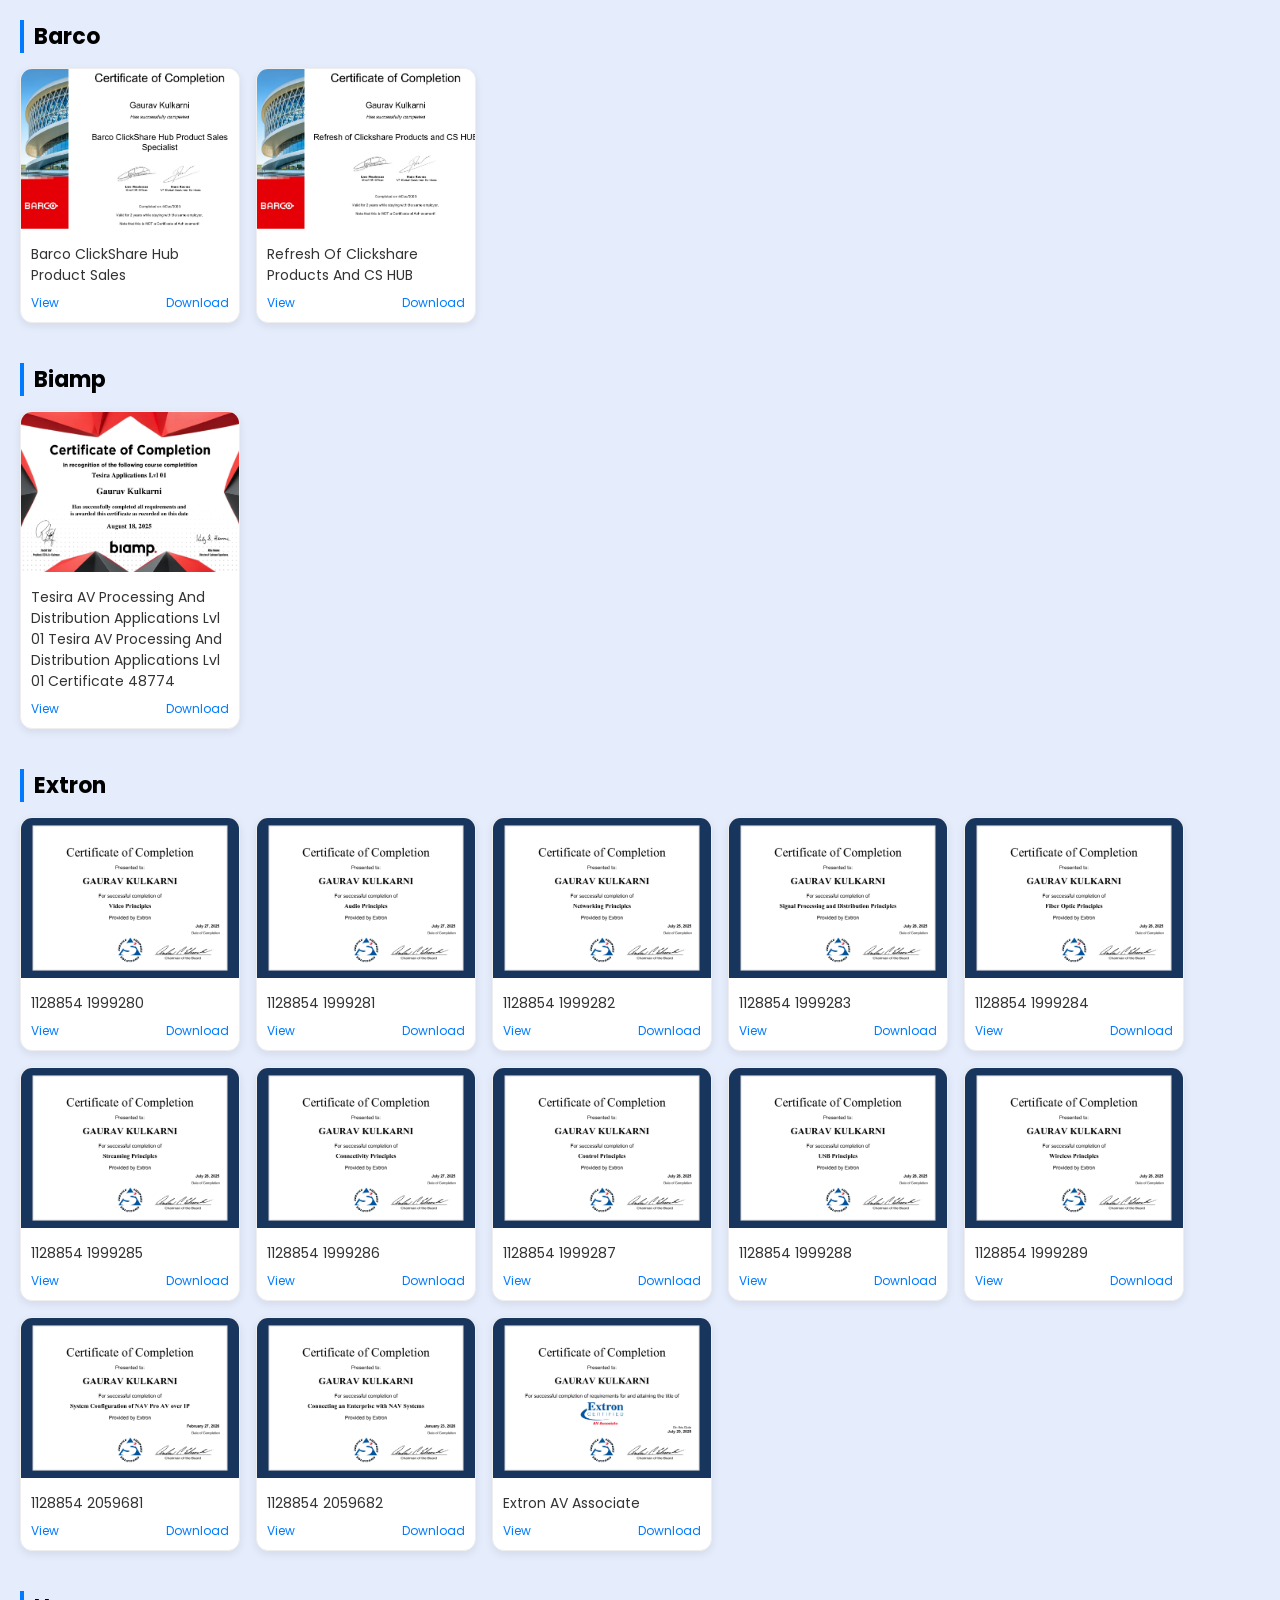
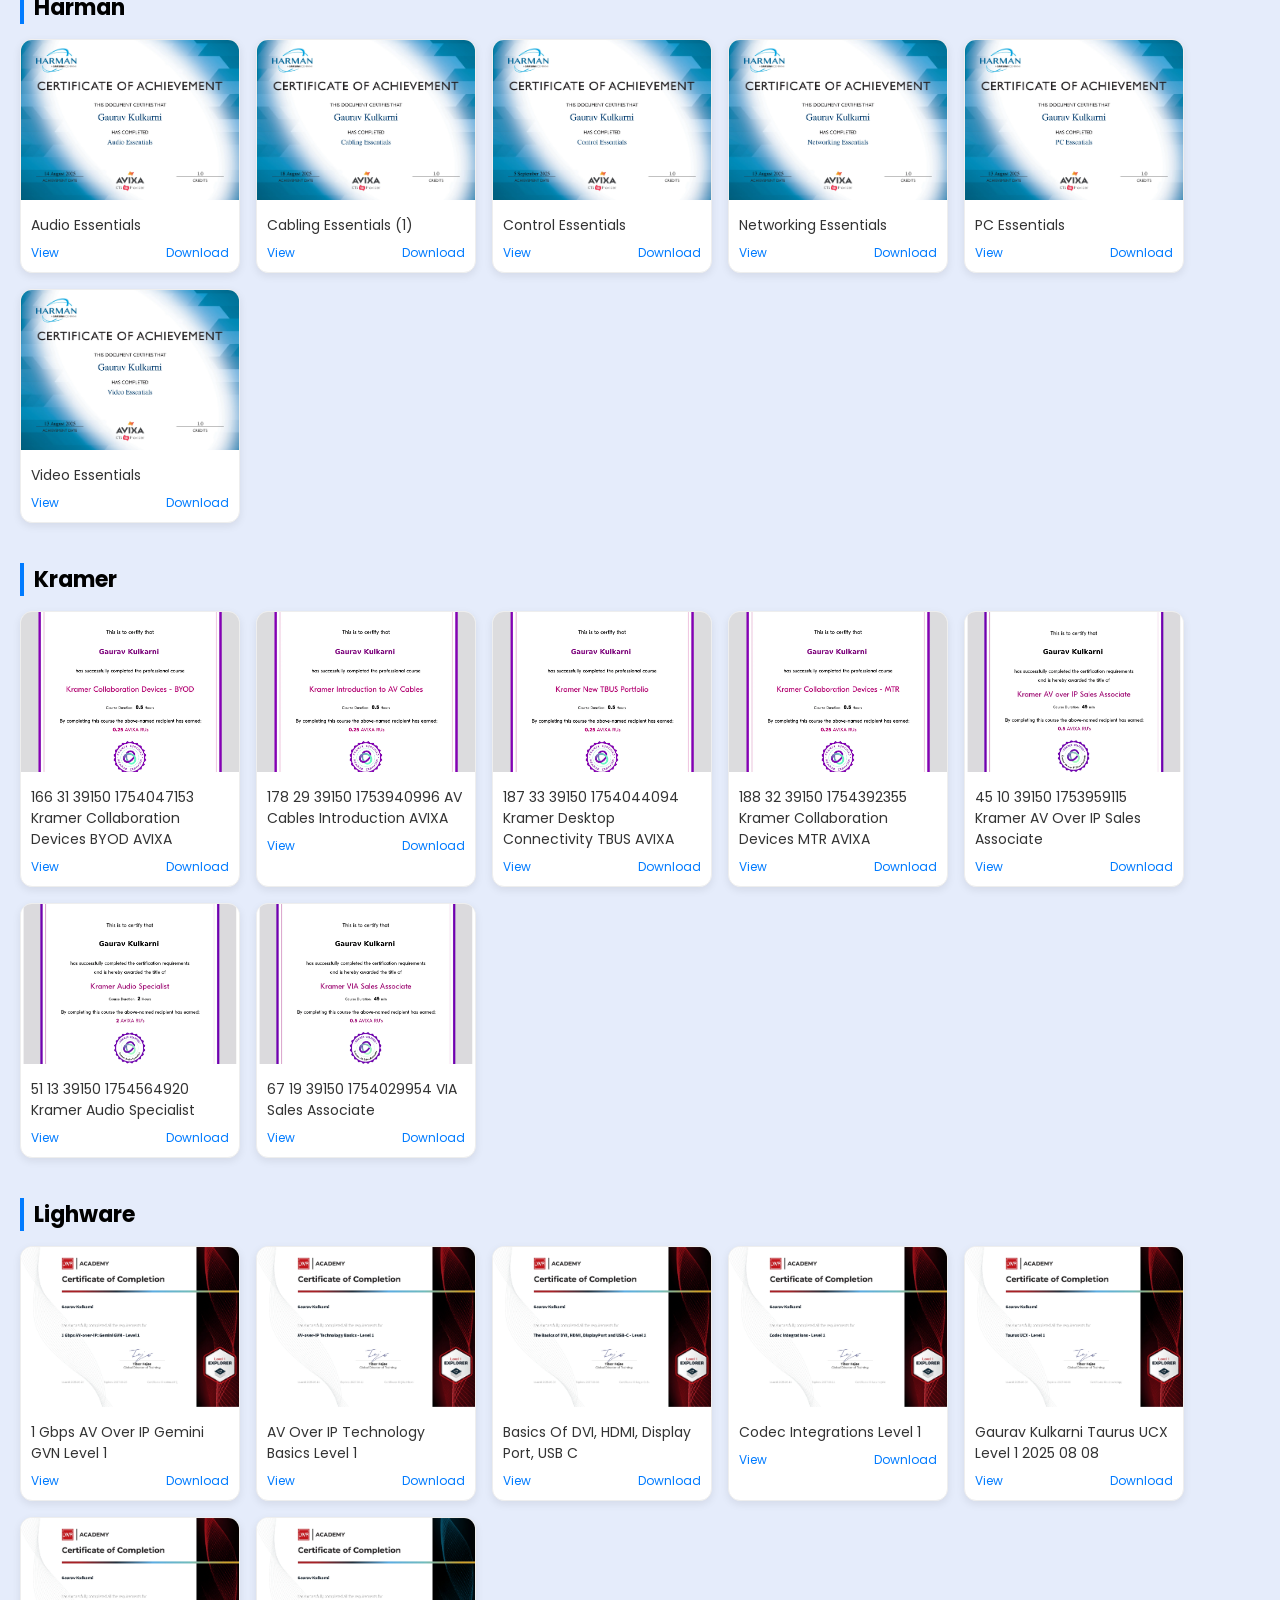
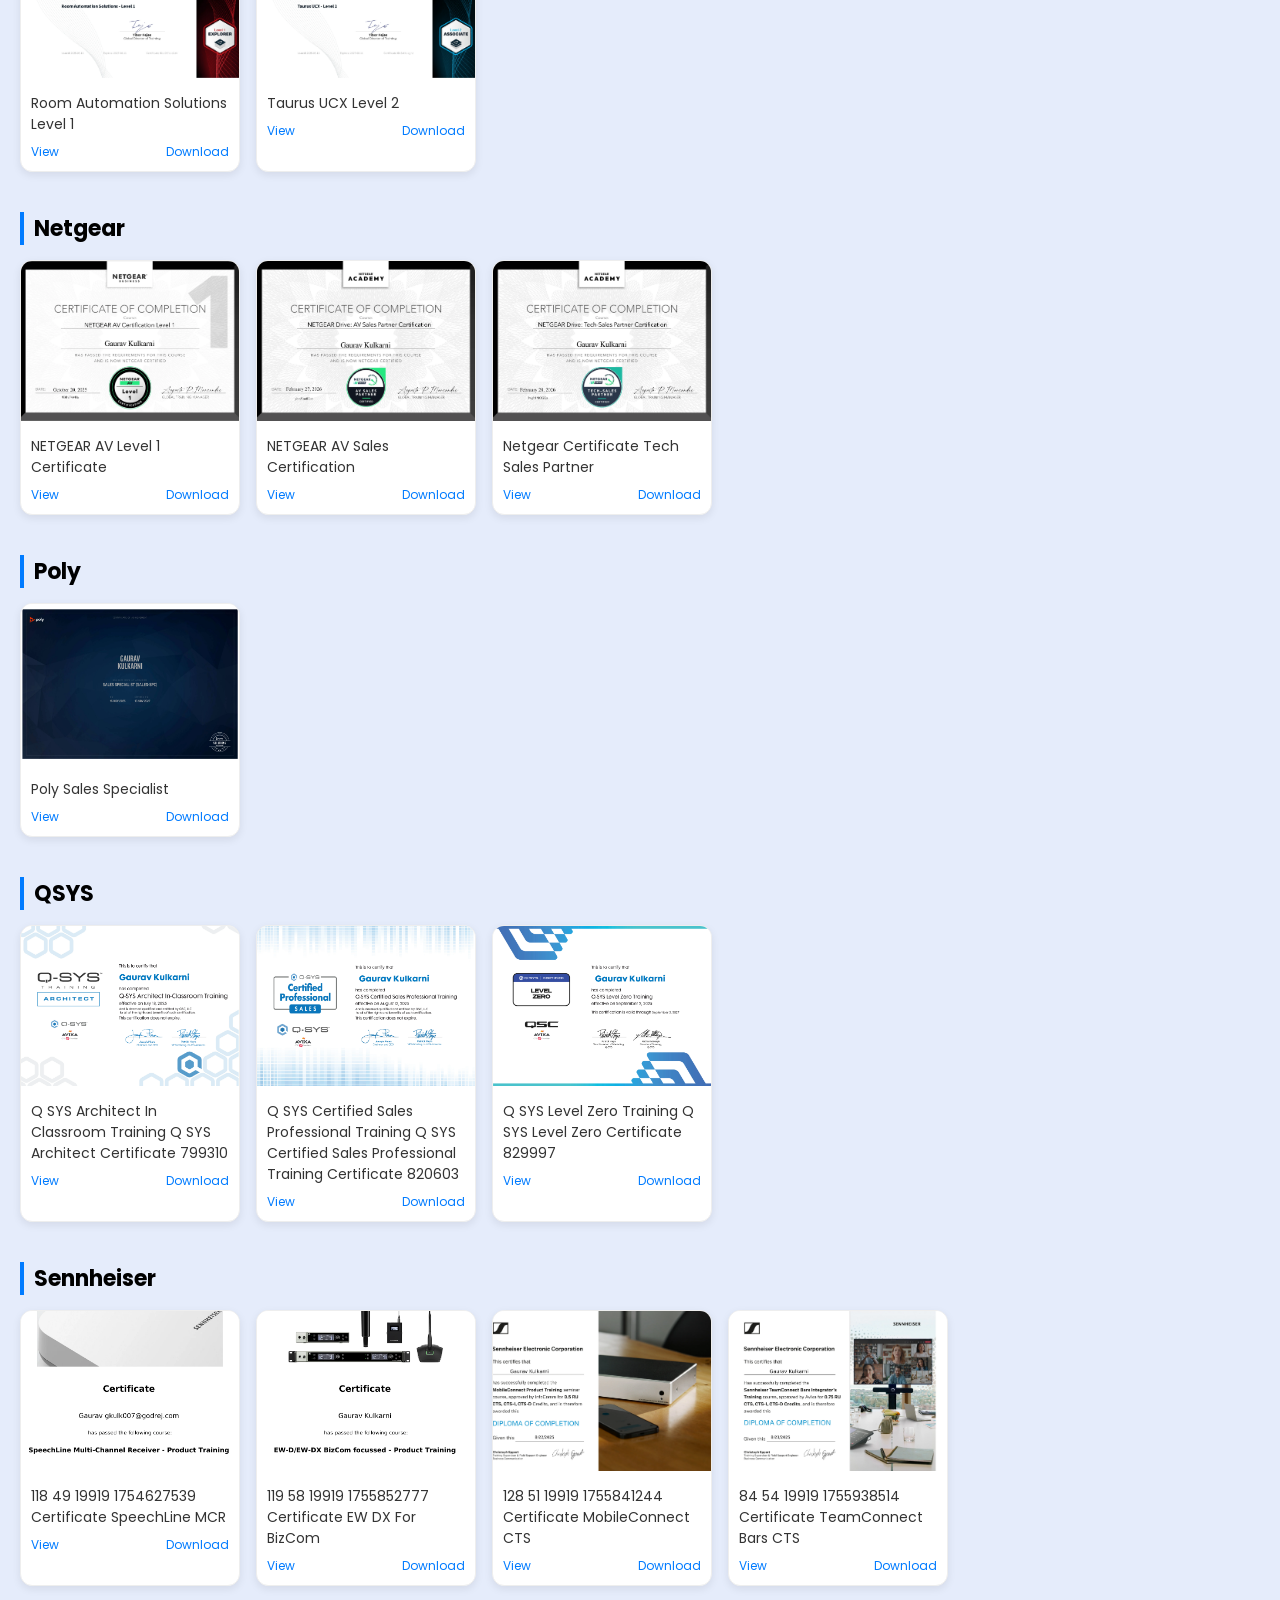
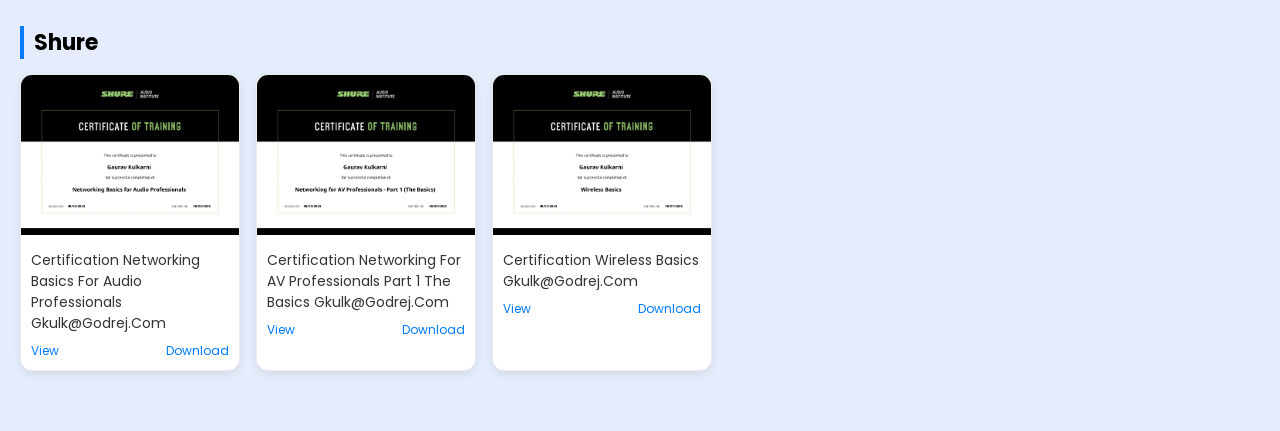
==== certificates.html @ e89363f4 "created certificates page" ====
<!DOCTYPE html>
<html lang="en">

<head>
  <meta charset="UTF-8">
  <meta http-equiv="X-UA-Compatible" content="IE=edge">
  <meta name="viewport" content="width=device-width, initial-scale=1.0">
  <meta name="keywords" content="Gaurav Kulkarni, portfolio Gaurav Kulkarni, Web Developer, portfolio website, Gaurav Kulkarni website, Gaurav Kulkarni VIT, Gaurav Kulkarni mescoe, Gaurav Kulkarni Parli, Founder Directing Visions" />
  <meta name="description" content="Welcome to Gaurav's Portfolio. Passionate Web Developer. Freelancer, Cloud Ethusiast." />
  <!-- Custom CSS -->
  <link rel="stylesheet" href="./assests/css/style.css">
  <!-- Font Awesome -->
  <link rel="stylesheet" href="https://cdnjs.cloudflare.com/ajax/libs/font-awesome/5.15.3/css/all.min.css" integrity="sha512-iBBXm8fW90+nuLcSKlbmrPcLa0OT92xO1BIsZ+ywDWZCvqsWgccV3gFoRBv0z+8dLJgyAHIhR35VZc2oM/gI1w==" crossorigin="anonymous"
    referrerpolicy="no-referrer" />
  <!-- Favicon -->
  <link id='favicon' rel="shortcut icon" href="./assests/images/favicon.png" type="image/x-png">
  <title>Portfolio | Gaurav Kulkarni </title>

</head>

<body >



<div id="certificates"></div>
<div id="certup-modal" class="certup-modal">
  <span class="certup-close">&times;</span>
  <img class="certup-modal-img" id="certup-modal-img">
</div>

 <link rel="stylesheet" href="./assests/css/style.css">


<script>
document.addEventListener("DOMContentLoaded", () => {

  const container = document.getElementById("certificates");
  container.classList.add("certup-container");

  const JSON_PATH = "/certificates/certificates.json";

  fetch(JSON_PATH)
    .then(response => response.json())
    .then(data => {

      Object.keys(data).forEach(category => {

        // Section
        const section = document.createElement("div");
        section.className = "certup-category";

        const title = document.createElement("h2");
        title.innerText = formatTitle(category);

        section.appendChild(title);

        // Grid
        const grid = document.createElement("div");
        grid.className = "certup-grid";

        data[category].forEach(fileName => {

          const card = createCard(category, fileName);
          grid.appendChild(card);

        });

        section.appendChild(grid);
        container.appendChild(section);

      });

    })
    .catch(error => {
      console.error("Error loading certificates:", error);
      container.innerHTML = "<p>⚠️ Failed to load certificates.</p>";
    });


  function createCard(category, fileName) {

    const card = document.createElement("div");
    card.className = "certup-card";

    // Image
    const img = document.createElement("img");
    img.src = `/certificates/${category}/${fileName}.webp`;
    img.alt = fileName;
    img.loading = "lazy";

    // Body
    const body = document.createElement("div");
    body.className = "certup-card-body";

    // Title
    const title = document.createElement("div");
    title.className = "certup-card-title";
    title.innerText = formatTitle(fileName);

    // Actions
    const actions = document.createElement("div");
    actions.className = "certup-card-actions";

    // View (Modal)
const viewBtn = document.createElement("a");
viewBtn.href = "javascript:void(0)";
viewBtn.innerText = "View";

viewBtn.addEventListener("click", () => {
  openModal(`/certificates/${category}/${fileName}.webp`);
});

    const downloadBtn = document.createElement("a");
    downloadBtn.href = `/certificates/${category}/${fileName}.pdf`;
    downloadBtn.setAttribute("download", fileName + ".pdf");
    downloadBtn.innerText = "Download";

    actions.appendChild(viewBtn);
    actions.appendChild(downloadBtn);

    body.appendChild(title);
    body.appendChild(actions);

    card.appendChild(img);
    card.appendChild(body);

    return card;
  }


  function formatTitle(text) {
    return text
      .replace(/[-_]/g, " ")
      .replace(/\b\w/g, char => char.toUpperCase());
  }

});

function openModal(src) {
  const modal = document.getElementById("certup-modal");
  const modalImg = document.getElementById("certup-modal-img");

  modal.style.display = "block";
  modalImg.src = src;
}

function closeModal() {
  document.getElementById("certup-modal").style.display = "none";
}

// Close button
document.querySelector(".certup-close").onclick = closeModal;

// Close on background click
window.onclick = function(event) {
  const modal = document.getElementById("certup-modal");
  if (event.target === modal) {
    modal.style.display = "none";
  }
};
</script>

</body>
---- assests/css/style.css ----
@import url("https://fonts.googleapis.com/css2?family=Poppins:wght@400;600;700&display=swap");
@import url('https://fonts.googleapis.com/css2?family=Nunito:ital,wght@0,300;0,400;0,600;0,700;1,300;1,400&display=swap');

* {
  margin: 0;
  padding: 0;
  box-sizing: border-box;
  text-decoration: none;
  outline: none;
  border: none;
  /* text-transform: capitalize; */
  transition: all .2s linear;
}

html {
  font-size: 62.5%;
  overflow-x: hidden;
  scroll-behavior: smooth;
}

body {
  background: #f7f7f7;
  font-family: 'Poppins', sans-serif;
}

*::selection {
  background: #2b3dda;
  color: #fff;
}

html {
  font-size: 62.5%;
  overflow-x: hidden;
}

html::-webkit-scrollbar {
  width: .8rem;
}

html::-webkit-scrollbar-track {
  background: rgb(235, 202, 245);
}

html::-webkit-scrollbar-thumb {
  background: #420177;
}

/* pre loader start */
.loader-container {
  position: fixed;
  top: 0;
  left: 0;
  z-index: 10000;
  background: #e6eff1;
  display: flex;
  align-items: center;
  justify-content: center;
  height: 100%;
  width: 100%;
}

.loader-container.fade-out {
  top: -120%;
}

/* pre loader end */
/* navbar starts */
header {
  position: fixed;
  top: 0;
  left: 0;
  right: 0;
  z-index: 1000;
  display: flex;
  align-items: center;
  justify-content: space-between;
  padding: 1.7rem 10%;
  height: 6.5rem;
  background-color: #fff;
  box-shadow: 0 1px 4px rgba(146, 161, 176, .3);
}

section {
  min-height: 100vh;
  padding: 2rem 9%;
}

.heading {
  font-size: 3.5rem;
  color: rgb(32, 32, 32);
  font-weight: 800;
  text-align: center;
}

.heading span {
  color: rgb(115, 3, 167);
}

header .logo {
  font-size: 1.9rem;
  font-weight: 800;
  text-decoration: none;
  color: #0E2431;
}

header .logo i {
  font-size: 2.2rem;
}

header .logo:hover {
  color: #fc8c05;
}

header .navbar ul {
  list-style: none;
  display: flex;
  justify-content: center;
  align-items: center;
}

header .navbar li {
  margin-left: 2.5rem;
}

header .navbar ul li a {
  font-size: 1.57rem;
  color: #0E2431;
  font-weight: 600;
  text-decoration: none;
  letter-spacing: 0.04rem;
  transition: .2s;
}

header .navbar ul li a.active,
header .navbar ul li a:hover {
  color: #011aff;
  border-bottom: .2rem solid #011aff;
  padding: .5rem 0;
}

/* navbar ends */
/* hamburger icon starts*/
#menu {
  font-size: 3rem;
  cursor: pointer;
  color: rgb(24, 2, 63);
  display: none;
}

@media(max-width:768px) {
  #menu {
    display: block;
  }

  header .navbar {
    position: fixed;
    top: 6.5rem;
    right: -120%;
    width: 75%;
    height: 100%;
    text-align: left;
    align-items: flex-start;
    background-color: #0e0f31;
  }

  header .navbar ul {
    flex-flow: column;
    padding: 1rem;
  }

  header .navbar ul li {
    text-align: center;
    width: 100%;
    margin: 1rem 0;
    border-radius: .5rem;
    width: 26rem;
  }

  header .navbar ul li a {
    display: block;
    padding: 1rem;
    text-align: left;
    color: #fff;
    font-size: 2rem;
  }

  header .navbar ul li a.active,
  header .navbar ul li a:hover {
    padding: 1rem;
    color: #fff;
    border-radius: .5rem;
    border-bottom: .5rem solid #011aff;
  }

  .fa-times {
    transform: rotate(180deg);
  }

  header .navbar.nav-toggle {
    right: 0;
  }
}

/* hamburger icon ends */
/* hero section starts*/
.home {
  position: relative;
  display: flex;
  flex-wrap: wrap;
  gap: 1.5rem;
  min-height: 100vh;
  align-items: center;
}

.home #particles-js {
  position: absolute;
  top: 0;
  left: 0;
  height: 100%;
  width: 100%;
}

.home::before {
  content: '';
  position: absolute;
  top: 0;
  left: 0;
  height: 100%;
  width: 100%;
}

.home .content {
  flex: 1 1 40rem;
  padding-top: 1rem;
  z-index: 1;
}

.home .image {
  flex: 1 1 40rem;
  z-index: 1;
}

.home .image img {
  width: 70%;
  margin-left: 6rem;
  border-radius: 50%;
  box-shadow: 0 2px 8px rgba(0, 0, 0, 0.3);
  cursor: pointer;
}

.home .image img:hover {
  box-shadow: 0 5px 15px rgba(0, 0, 0, 0.5);
}

.home .content h3 {
  font-size: 5rem;
  font-weight: 800;
  color: #002057;
}

.home .content h3 span {
  font-size: 5rem;
  font-weight: 800;
  color: #ff7b00;
}

.home .content p {
  font-size: 2.5rem;
  color: #000;
  font-weight: 600;
  padding: 1rem 0;
}

.home .content p span {
  font-size: 2.5rem;
  color: rgb(148, 8, 8);
  font-weight: 600;
  padding: 1rem 0;
}

.home .btn {
  margin-top: 1rem;
  position: absolute;
  line-height: 0;
  padding: 1.6rem 3rem;
  border-radius: 4em;
  transition: 0.5s;
  color: #fff;
  background: #ff7b00;
  box-shadow: 0px 5px 18px rgba(145, 136, 12, 0.6);
  font-family: 'Nunito', sans-serif;
}

.home .btn span {
  font-weight: 700;
  font-size: 1.7rem;
  letter-spacing: 0.1rem;
}

.home .btn i {
  margin-left: 0.3rem;
  font-size: 1.5rem;
  transition: 0.3s;
}

.home .btn:hover {
  background: #1a047e;
}

.home .btn:hover i {
  transform: translateX(5px);
}

/* social icons start */
.socials {
  position: relative;
  margin-top: 9rem;
}

.socials .social-icons {
  padding-left: 0;
  margin-bottom: 0;
  list-style: none
}

.socials .social-icons li {
  display: inline-block;
  margin-bottom: 14px
}

.social-icons a {
  font-size: 2rem;
  display: inline-block;
  line-height: 44px;
  color: #ff7b00;
  background-color: #09011b;
  width: 44px;
  height: 44px;
  text-align: center;
  margin-right: 8px;
  border-radius: 100%;
  -webkit-transition: all .2s linear;
  -o-transition: all .2s linear;
  transition: all .2s linear
}

.social-icons a:active, .social-icons a:focus, .social-icons a:hover {
  color: #fff;
  background-color: #0685da
}

.social-icons a.github:hover {
  background-color: #0e0e0e
}

.social-icons a.twitter:hover {
  background-color: #00aced
}

.social-icons a.linkedin:hover {
  background-color: #007bb6
}

.social-icons a.dev:hover {
  background-color: #070707
}

.social-icons a.instagram:hover {
  background-color: #ee00da
}

/* social icons end */
/* hero media queries starts*/
@media(max-width:450px) {
  .home .btn {
    margin: 4rem 0;
  }

  .socials {
    margin-top: 12rem;
  }

  .home .image img {
    margin-top: -12rem;
  }

  .home .content p {
    font-size: 2.2rem;
  }

  .home .content p span {
    font-size: 2.2rem;
  }
}

/* hero media queries ends*/
/* hero section end */
/* about section starts */
.about {
  background: rgb(255, 255, 255);
}

.about .row {
  display: flex;
  flex-direction: row;
  gap: 2rem;
  flex-wrap: wrap;
  padding: 4rem;
}

.about .row .image {
  text-align: center;
  flex: 1 1 35rem;
}

.about .row .image img {
  margin: 4rem;
  width: 30rem;
  border-radius: 5%;
  box-shadow: 0 5px 10px rgba(0, 0, 0, 0.6);
  mix-blend-mode: luminosity;
  transition: .3s;
  cursor: pointer;
}

.about .row .image img:hover {
  mix-blend-mode: normal;
}

.about .row .content {
  flex: 1 1 45rem;
  padding: 3rem;
}

.about .row .content h3 {
  color: rgb(27, 27, 27);
  font-size: 2.5rem;
}

.about .row .content .tag {
  font-size: 1.4rem;
  color: #020133;
  font-weight: 600;
  margin-top: 1rem;
}

.about .row .content p {
  font-size: 1.5rem;
  margin-top: 1.5rem;
  font-family: 'Nunito';
  font-weight: 600;
  text-align: justify;
}

.about .row .content .box-container {
  display: flex;
  flex-wrap: wrap;
  gap: 1.5rem;
  font-family: 'Nunito';
  font-weight: 600;
}

.about .row .content .box-container .box p {
  text-transform: none;
}

.about .row .content .box-container .box p span {
  color: #424fc9;
}

.resumebtn {
  margin-top: 6rem;
}

.resumebtn .btn {
  padding: 1.7rem 3rem;
  border-radius: .5em;
  transition: 0.3s;
  color: #fff;
  background: #ff7b00;
  box-shadow: 0px 5px 10px rgba(200, 219, 30, 0.6);
  font-family: 'Nunito', sans-serif;
}

.resumebtn .btn span {
  font-weight: 600;
  font-size: 1.8rem;
  letter-spacing: 0.1rem;
}

.resumebtn .btn i {
  margin-left: 0.3rem;
  font-size: 1.2rem;
  transition: 0.3s;
}

.resumebtn .btn:hover {
  background: #1a047e;
}

.resumebtn .btn:hover i {
  transform: translateX(5px);
}

/* about media queries starts*/
@media screen and (max-width: 600px) {
  .about .row .image {
    margin-top: 2rem;
  }

  .about .row .image img {
    margin: 0 auto;
    width: 80%;
    mix-blend-mode: normal;
  }

  .about .row {
    padding: .5rem;
    margin-bottom: 7rem;
  }

  .about .row .content {
    padding: 1rem;
  }

  .about .row .content .box-container {
    gap: 0;
  }
}

/* about media queries ends*/
/* about section ends */
/* skills section starts */
.skills {
  background: linear-gradient(to bottom, #57059e, #4a00e0);
}

.skills h2 {
  color: #fff;
}

.skills .heading span {
  color: rgb(237, 126, 0);
}

.skills .container {
  background: rgba(0, 0, 22, 0.4);
  border-radius: 1rem;
  padding: 2rem;
  margin: 1rem;
}

.skills .container .row {
  display: grid;
  grid-template-columns: repeat(2, 1fr);
  flex-wrap: wrap;
}

.skills .container .row .col {
  display: grid;
}

.skills .container .col {
  position: relative;
  width: 90%;
  color: #fff;
  margin-top: .5rem;
}

.skills .container .col .bar {
  margin-bottom: 15px;
  padding: 10px;
  border-radius: 1rem;
  box-shadow: 0 4px 10px rgba(0, 0, 0, .2);
  background: rgba(0, 0, 22, 0.9);
  transition: .2s;
}

.skills .container .col .bar:hover {
  transform: translateX(12px);
  box-shadow: 0 5px 8px rgba(0, 2, 68, 0.4);
}

.skills .container .col .bar .info {
  display: flex;
  align-items: center;
  justify-content: space-between;
  margin-bottom: 5px;
}

.skills .container .col .bar .info i {
  font-size: 2rem;
}

.skills .container .col .bar .info span {
  font-size: 1.8rem;
  font-weight: 500;
  font-family: 'Poppins';
  margin-left: .5rem;
}

.skills .container .col .bar .line {
  position: relative;
  width: 100%;
  height: 10px;
  background: rgb(212, 211, 211);
  border-radius: 6px;
}

.skills .container .col .bar .line:before {
  content: '';
  position: absolute;
  height: 100%;
  top: 0;
  left: 0;
  border-radius: 4px;
}

.skills .container .col .bar .html:before {
  width: 90%;
  background: #e03d0b;
}

.skills .container .col .bar .css:before {
  width: 82%;
  background: #2962ff;
}

.skills .container .col .bar .javascript:before {
  width: 80%;
  background: #ffd900;
}

.skills .container .col .bar .jquery:before {
  width: 75%;
  background: #3d10dd;
}

.skills .container .col .bar .php:before {
  width: 78%;
  background: #8054c7;
}

/* .skills .container .col .bar .mysql:before {
  width: 80%;
  background: #f38b03;
} */
.skills .container .col .bar .reactjs:before {
  width: 55%;
  background: #2962ff;
}

/* .skills .container .col .bar .java:before {
  width: 80%;
  background: #ce0505;
} */
.skills .container .col .bar .python:before {
  width: 90%;
  background: #f7d203;
}

.skills .container .col .bar .android:before {
  width: 80%;
  background: #2fdf7e;
}

.skills .container .col .bar .nodejs:before {
  width: 55%;
  background: #298521;
}

.skills .container .col .bar .vcs:before {
  width: 88%;
  background: #f14e32;
}

.skills .container .col .bar .cms:before {
  width: 72%;
  background: #1771e7;
}

.skills .container .col .bar .firebase:before {
  width: 90%;
  background: #ffae00;
}

/* skills media queries starts*/
@media screen and (max-width: 600px) {
  .skills .container {
    padding: 0;
    margin: 0;
  }

  .skills .container .row {
    grid-template-columns: repeat(1, 1fr);
    margin: 1rem;
    padding-top: 2rem;
  }

  .skills .container .col {
    margin-top: 5px;
    width: 100%;
  }

  .skills .container .col .bar {
    margin-bottom: 10px;
    padding: 10px;
  }

  .skills .container .col .bar .line {
    height: .8rem;
  }
}

/* skills media queries ends*/
/* skills section ends */
/* education section starts */
.education {
  background: #e5ecfb;
  min-height: 80vh;
}

.education .qoute {
  font-size: 1.5rem;
  text-align: center;
  font-family: 'Nunito', sans-serif;
  font-weight: 600;
  margin-top: .5rem;
}

.education .box-container {
  display: flex;
  flex-wrap: wrap;
  justify-content: center;
  align-items: center;
  flex-direction: column;
}

.education .box-container .box {
  display: flex;
  flex-direction: row;
  width: 80%;
  border-radius: .5rem;
  box-shadow: .2rem .5rem 1rem rgba(0, 0, 0, .2);
  text-align: center;
  position: relative;
  margin-top: 2rem;
  overflow: hidden;
  transition: .3s;
  background: rgb(252, 252, 252);
}

.education .box-container .box:hover {
  transform: scale(1.03);
  box-shadow: 1rem .5rem 1.2rem rgba(0, 0, 0, .3);
}

.education .box-container .box .image {
  flex: 1 1 20rem;
  width: 100%;
}

.education .box-container .box img {
  object-fit: cover;
  position: relative;
  width: 100%;
  height: 100%;
}

.education .box-container .box .content {
  position: relative;
  display: flex;
  flex-direction: column;
  padding: 1rem;
  flex-wrap: wrap;
  flex: 1 1 70rem;
}

.education .box-container .box .content h3 {
  font-size: 2.5rem;
  color: #012970;
  padding: .5rem 0;
  font-weight: 600;
  text-align: left;
  margin-left: 1rem;
}

.education .box-container .box .content p {
  font-size: 1.5rem;
  margin-left: 1rem;
  text-align: left;
}

.education h4 {
  font-size: 2rem;
  color: rgb(34, 109, 0);
  text-align: left;
  margin: 1rem;
  font-family: 'Nunito', sans-serif;
  font-weight: 700;
}

/* education media queries starts*/
@media screen and (max-width: 600px) {
  .education .box-container .box {
    flex-direction: column;
    width: 100%;
  }

  .education .box-container .box .image {
    width: 100%;
    height: 25rem;
  }

  .education .box-container .box img {
    width: 100%;
  }

  .education .box-container .box .content {
    position: relative;
    display: flex;
    flex-direction: column;
    padding: 1rem;
    flex-wrap: wrap;
    flex: 0;
  }

  .education .btns {
    margin-top: 2rem;
    margin-left: 1rem;
    margin-right: 1rem;
    flex-wrap: wrap;
  }
}

/* education media queries ends*/
/* education section ends */
/* work section starts */
.work {
  /* background: #010124; */
  background: linear-gradient(to bottom, #000031, #00002c);
}

.work h2 {
  color: #fff;
  padding: 1rem;
}

.work .heading span {
  color: rgb(237, 126, 0);
}

.work .box-container {
  display: flex;
  flex-wrap: wrap;
  gap: 1.5rem;
  margin: 2rem;
}

.work .box-container .box {
  flex: 1 1 30rem;
  border-radius: .5rem;
  box-shadow: 0 .5rem 1rem rgba(0, 0, 0, .1);
  position: relative;
  overflow: hidden;
  height: 30rem;
}

.work .box-container .box img {
  height: 100%;
  width: 100%;
  object-fit: cover;
}

.work .box-container .box .content {
  height: 100%;
  width: 100%;
  position: absolute;
  top: 85%;
  left: 0;
  background: rgba(255, 255, 255, 0.9);
  display: flex;
  flex-direction: column;
}

.work .box-container .box .content .tag {
  display: flex;
  flex-direction: row;
  justify-content: space-between;
  align-items: center;
  height: 5rem;
  width: 100%;
  padding-left: 1rem;
  background: #ffd900;
}

.work .box-container .box .content .tag h3 {
  font-size: 2rem;
}

.work .box-container .box:hover .content {
  top: 25%;
}

.work .desc {
  margin: 2rem;
  display: flex;
  flex-direction: column;
  justify-content: center;
}

.work .desc p {
  font-size: 1.5rem;
}

.work .desc .btns {
  display: flex;
  justify-content: space-between;
  width: 100%;
  margin-top: 2rem;
}

.work .desc .btns .btn {
  line-height: 0;
  display: inline;
  padding: 1.5rem 2.5rem;
  border-radius: .5rem;
  font-size: 1.5rem;
  color: #fff;
  background: rgb(12, 12, 12);
  margin-right: 2rem;
}

.work .desc .btns .btn:hover {
  background: #310ae0f5;
}

.work .viewall {
  display: flex;
  justify-content: center;
}

.work .viewall .btn {
  position: relative;
  line-height: 0;
  padding: 1.6rem 3rem;
  border-radius: .5em;
  transition: 0.5s;
  color: rgb(255, 255, 255);
  font-weight: 700;
  border: 2px solid #fff;
  box-shadow: 0px 5px 10px rgba(65, 84, 241, 0.4);
  text-align: center;
}

.work .viewall .btn span {
  font-weight: 600;
  font-size: 1.7rem;
  font-family: 'Nunito', sans-serif;
}

.work .viewall .btn i {
  margin-left: 0.3rem;
  font-size: 1.5rem;
  transition: 0.3s;
}

.work .viewall .btn:hover {
  background: #fff;
  color: #000;
}

.work .viewall .btn:hover i {
  transform: translateX(5px);
}

/* work section ends */
/* experience section starts */
.experience .timeline {
  position: relative;
  max-width: 1200px;
  margin: 0 auto;
}

.experience .timeline::after {
  content: '';
  position: absolute;
  width: 6px;
  background: #020133;
  top: 0;
  bottom: 0;
  left: 50%;
  margin-left: -3px;
  z-index: -2;
}

.experience .container {
  padding: 10px 40px;
  position: relative;
  background-color: inherit;
  width: 50%;
}

/*circles on timeline*/
.experience .container::after {
  content: "\f0b1";
  position: absolute;
  width: 25px;
  height: 25px;
  right: -17px;
  background-color: rgb(255, 255, 255);
  border: 4px solid #FF9F55;
  top: 15px;
  border-radius: 50%;
  z-index: 100;
  font-size: 1.89rem;
  text-align: center;
  font-weight: 600;
  color: #02094b;
  font-family: 'Font Awesome\ 5 Free';
}

.experience .left {
  left: 0;
}

.experience .right {
  left: 50%;
}

/* arrows pointing right */
.experience .left::before {
  content: " ";
  height: 0;
  position: absolute;
  top: 22px;
  width: 0;
  z-index: 1;
  right: 30px;
  border: medium solid #f68c09;
  border-width: 10px 0 10px 10px;
  border-color: transparent transparent transparent #f68c09;
}

/* arrows pointing left  */
.experience .right::before {
  content: " ";
  height: 0;
  position: absolute;
  top: 22px;
  width: 0;
  z-index: 1;
  left: 30px;
  border: medium solid #f68c09;
  border-width: 10px 10px 10px 0;
  border-color: transparent #f68c09 transparent transparent;
}

.experience .right::after {
  left: -16px;
}

.experience .content {
  background-color: #f68c09;
  position: relative;
  border-radius: 6px;
}

.experience .content .tag {
  font-size: 1.3rem;
  padding-top: 1.5rem;
  padding-left: 1.5rem;
}

.experience .content .desc {
  margin-left: 1.5rem;
  padding-bottom: 1rem;
}

.experience .content .desc h3 {
  font-size: 1.5rem;
  font-weight: 600;
}

.experience .content .desc p {
  font-size: 1.2rem;
}

/* view all button */
.morebtn {
  display: flex;
  justify-content: center;
}

.morebtn .btn {
  position: relative;
  line-height: 0;
  padding: 1.6rem 3rem;
  border-radius: .5em;
  transition: 0.5s;
  color: #fff;
  background: #2506ad;
  box-shadow: 0px 5px 10px rgba(48, 68, 247, .6);
  text-align: center;
}

.morebtn .btn span {
  font-weight: 600;
  font-size: 1.7rem;
  font-family: 'Nunito', sans-serif;
}

.morebtn .btn i {
  margin-left: 0.3rem;
  font-size: 1.5rem;
  transition: 0.3s;
}

.morebtn .btn:hover {
  background: #1a047e;
}

.morebtn .btn:hover i {
  transform: translateX(5px);
}

/* Media queries - Responsive timeline on screens less than 600px wide */
@media screen and (max-width: 600px) {
  .experience {
    min-height: 80vh;
  }

  .experience .timeline {
    margin-top: 2rem;
  }

  .experience .timeline::after {
    left: 31px;
  }

  .experience .container {
    width: 100%;
    padding-left: 8rem;
    padding-right: 2rem;
  }

  .experience .container::after {
    font-size: 2.2rem;
  }

  .experience .container::before {
    left: 61px;
    border: medium solid #f68c09;
    border-width: 10px 10px 10px 0;
    border-color: transparent #f68c09 transparent transparent;
  }

  .experience .left::after {
    left: 15px;
  }

  .experience .right::after {
    left: 15px;
  }

  .experience .right {
    left: 0%;
  }

  .morebtn {
    margin-top: 3rem;
  }
}

/* experience media queries ends */
/* experience section ends */
/* contact section starts */
.contact {
  background: #e5ecfb;
  min-height: 60vh;
}

.contact .container {
  max-width: 1050px;
  width: 100%;
  background: #fff;
  border-radius: 1.5rem;
  margin: 2rem 5rem;
  box-shadow: 0 5px 10px rgba(0, 0, 0, 0.15);
}

.contact .container .content {
  display: flex;
  align-items: center;
  justify-content: space-between;
  padding: 2.5rem 2rem;
}

.contact .content .image-box {
  max-width: 60%;
  margin-left: 4rem;
}

.contact .content .image-box img {
  width: 100%;
  height: 40rem;
  position: relative;
}

.contact .content form {
  width: 45%;
  margin-right: 3.5rem;
}

form .form-group {
  display: flex;
  flex-direction: column;
  justify-content: center;
}

.form-group .field {
  height: 50px;
  display: flex;
  position: relative;
  margin: 1rem;
  width: 100%;
}

form i {
  position: absolute;
  top: 50%;
  left: 18px;
  color: rgb(51, 51, 51);
  font-size: 17px;
  pointer-events: none;
  transform: translateY(-50%);
}

form .field input,
form .message textarea {
  width: 100%;
  height: 100%;
  outline: none;
  padding: 0 16px 0 48px;
  font-size: 16px;
  font-family: 'Poppins', sans-serif;
  border-radius: 5px;
  border: 1px solid rgb(51, 51, 51);
  background: #e5ecfb;
}

.field input::placeholder,
.message textarea::placeholder {
  color: rgb(51, 51, 51);
}

.field input:focus,
.message textarea:focus {
  padding-left: 47px;
  border: 2px solid rgb(115, 3, 167);
}

.field input:focus~i,
.message textarea:focus~i {
  color: rgb(115, 3, 167);
}

form .message {
  position: relative;
  margin: 1rem;
  width: 100%;
}

form .message i {
  top: 25px;
  font-size: 20px;
  left: 15px;
}

form .message textarea {
  min-height: 130px;
  max-height: 230px;
  max-width: 100%;
  min-width: 100%;
  padding: 12px 20px 0 48px;
}

form .message textarea::-webkit-scrollbar {
  width: 0px;
}

form .button-area {
  display: flex;
  float: right;
  flex-direction: row-reverse;
}

.button-area button {
  color: #fff;
  border: none;
  outline: none;
  font-size: 1.8rem;
  cursor: pointer;
  border-radius: 5px;
  padding: 13px 25px;
  background: #2506ad;
  box-shadow: 0px 5px 10px rgba(48, 68, 247, .6);
  transition: 0.3s ease;
  font-family: 'Nunito', sans-serif;
}

.button-area button:hover {
  background: #421cecf5;
}

.button-area span {
  font-size: 17px;
  padding: 1rem;
  display: none;
}

.button-area button i {
  position: relative;
  top: 6px;
  left: 2px;
  font-size: 1.5rem;
  transition: 0.3s;
  color: #fff;
}

.button-area button:hover i {
  left: 8px;
}

/* contact section media queries starts */
@media (max-width:900px) {
  .contact {
    min-height: 70vh;
  }

  .contact .container {
    margin: 3rem 0 2rem 0;
  }

  .contact .container .content {
    padding: 18px 12px;
  }

  .contact .content .image-box {
    display: none;
  }

  .contact .content form {
    width: 100%;
    margin-right: 2rem;
  }
}

/* contact section media queries ends */
/* contact section ends */
/* footer section starts */
.footer {
  min-height: auto;
  padding-top: 0;
  background: rgb(0, 1, 43);
}

.footer .box-container {
  display: flex;
  justify-content: center;
  flex-wrap: wrap;
}

.footer .box-container .box {
  flex: 1 1 25rem;
  margin: 2.5rem;
}

.footer .box-container .box h3 {
  font-size: 2.5rem;
  color: #fff;
  padding-bottom: 1rem;
  font-weight: normal;
}

.footer .box-container .box p {
  font-size: 1.5rem;
  color: #ccc;
  padding: .7rem 0;
  text-transform: none;
}

.footer .box-container .box p i {
  padding-right: 1rem;
  color: #ffae00;
}

.footer .box-container .box a {
  font-size: 1.5rem;
  color: rgb(238, 238, 238);
  padding: .3rem 0;
  display: block;
}

.footer .box-container .box a:hover {
  color: #ffae00;
}

.footer .box-container .box .share {
  display: flex;
  flex-wrap: wrap;
  padding: 1rem 0;
}

.footer .box-container .box .share a {
  height: 4rem;
  width: 4rem;
  padding: 1rem;
  text-align: center;
  border-radius: 5rem;
  font-size: 1.7rem;
  margin-right: 1rem;
  transition: .2s;
  background: rgb(230, 230, 230);
  color: #02094b;
  border: none;
}

.footer .box-container .box .share a:hover {
  background: transparent;
  transform: scale(0.98);
  border: .1rem solid rgb(180, 178, 178);
  color: #ffae00;
}

.footer .credit {
  padding: 1rem 0 0 0;
  text-align: center;
  font-size: 1.5rem;
  font-family: 'Nunito', sans-serif;
  font-weight: 600;
  color: #fff;
  border-top: .1rem solid #fff3;
}

.footer .credit a {
  color: #ffae00;
}

.footer .fa {
  color: #E90606;
  margin: 0 .3rem;
  font-size: 1.5rem;
  animation: pound .35s infinite alternate;
}

@-webkit-keyframes pound {
  to {
    transform: scale(1.1);
  }
}

@keyframes pound {
  to {
    transform: scale(1.1);
  }
}

@media(max-width:450px) {
  .footer .box-container .box {
    margin: 1.5rem;
  }

  .footer .box-container .box p {
    padding: 0.7rem;
  }

  .footer .box-container .box .share a {
    padding: 1.2rem;
  }
}

/* footer section ends */
/* common media queries starts*/
@media(max-width:450px) {
  html {
    font-size: 55%;
  }

  body {
    padding-right: 0;
  }

  section {
    padding: 2rem;
  }
}

/* common media queries ends*/
/* scroll top starts */
#scroll-top {
  position: fixed;
  top: -140%;
  right: 2rem;
  padding: 1rem 1.5rem;
  font-size: 2rem;
  background: #ffae00;
  color: rgb(13, 0, 44);
  border-radius: 50%;
  transition: 1s linear;
  z-index: 1000;
}

#scroll-top.active {
  top: calc(100% - 12rem);
}

/* scroll top ends */


/* Certificates CSS */

.certup-container {
  max-width: auto;
  margin: auto;
  /* display: flex;
  align-items: normal;
  justify-content: left; */
  padding: 20px;
  background-color: rgb(229, 236, 251)
}

.certup-category {
  margin-bottom: 40px;
}

.certup-category h2 {
  margin-bottom: 15px;
  font-size: 22px;
  border-left: 4px solid #007bff;
  padding-left: 10px;
}

.certup-grid {
  display: grid;
  grid-template-columns: repeat(auto-fill, minmax(220px, 220px));
  justify-content: start;
  gap: 16px;
}

.certup-card {
  background: #fff;
  border-radius: 12px;
  overflow: hidden;
  border: 1px solid #eee;
  box-shadow: 0 3px 8px rgba(0,0,0,0.08);
  transition: 0.3s ease;
}

.certup-card:hover {
  transform: translateY(-5px);
}

.certup-card img {
  width: 100%;
  height: 160px;
  object-fit: cover;
}

.certup-card-body {
  padding: 10px;
}

.certup-card-title {
  font-size: 14px;
  margin-bottom: 8px;
  color: #333;
}

.certup-card-actions {
  display: flex;
  justify-content: space-between;
}

.certup-card-actions a {
  font-size: 12px;
  text-decoration: none;
  color: #007bff;
}

/* 📱 Mobile */
@media (max-width: 500px) {
  .certup-card img {
    height: 130px;
  }

  .certup-category h2 {
    font-size: 18px;
  }
  
}
@media (max-width: 500px) {
  .certup-grid {
    grid-template-columns: repeat(auto-fill, minmax(140px, 1fr));
  }
}
.certup-modal {
  display: none;
  position: fixed;
  z-index: 999;
  padding: 20px;
  left: 0;
  top: 0;
  width: 100%;
  height: 100%;
  background-color: rgba(0,0,0,0.9);
}

.certup-modal-img {
  display: block;
  margin: auto;
  max-width: 90%;
  max-height: 90%;
  border-radius: 10px;
}

.certup-close {
  position: absolute;
  top: 20px;
  right: 30px;
  font-size: 35px;
  color: white;
  cursor: pointer;
}

/* Mobile */
@media (max-width: 600px) {
  .certup-modal-img {
    max-width: 100%;
    max-height: 80%;
  }
}
---- assests/css/style.css ----
@import url("https://fonts.googleapis.com/css2?family=Poppins:wght@400;600;700&display=swap");
@import url('https://fonts.googleapis.com/css2?family=Nunito:ital,wght@0,300;0,400;0,600;0,700;1,300;1,400&display=swap');

* {
  margin: 0;
  padding: 0;
  box-sizing: border-box;
  text-decoration: none;
  outline: none;
  border: none;
  /* text-transform: capitalize; */
  transition: all .2s linear;
}

html {
  font-size: 62.5%;
  overflow-x: hidden;
  scroll-behavior: smooth;
}

body {
  background: #f7f7f7;
  font-family: 'Poppins', sans-serif;
}

*::selection {
  background: #2b3dda;
  color: #fff;
}

html {
  font-size: 62.5%;
  overflow-x: hidden;
}

html::-webkit-scrollbar {
  width: .8rem;
}

html::-webkit-scrollbar-track {
  background: rgb(235, 202, 245);
}

html::-webkit-scrollbar-thumb {
  background: #420177;
}

/* pre loader start */
.loader-container {
  position: fixed;
  top: 0;
  left: 0;
  z-index: 10000;
  background: #e6eff1;
  display: flex;
  align-items: center;
  justify-content: center;
  height: 100%;
  width: 100%;
}

.loader-container.fade-out {
  top: -120%;
}

/* pre loader end */
/* navbar starts */
header {
  position: fixed;
  top: 0;
  left: 0;
  right: 0;
  z-index: 1000;
  display: flex;
  align-items: center;
  justify-content: space-between;
  padding: 1.7rem 10%;
  height: 6.5rem;
  background-color: #fff;
  box-shadow: 0 1px 4px rgba(146, 161, 176, .3);
}

section {
  min-height: 100vh;
  padding: 2rem 9%;
}

.heading {
  font-size: 3.5rem;
  color: rgb(32, 32, 32);
  font-weight: 800;
  text-align: center;
}

.heading span {
  color: rgb(115, 3, 167);
}

header .logo {
  font-size: 1.9rem;
  font-weight: 800;
  text-decoration: none;
  color: #0E2431;
}

header .logo i {
  font-size: 2.2rem;
}

header .logo:hover {
  color: #fc8c05;
}

header .navbar ul {
  list-style: none;
  display: flex;
  justify-content: center;
  align-items: center;
}

header .navbar li {
  margin-left: 2.5rem;
}

header .navbar ul li a {
  font-size: 1.57rem;
  color: #0E2431;
  font-weight: 600;
  text-decoration: none;
  letter-spacing: 0.04rem;
  transition: .2s;
}

header .navbar ul li a.active,
header .navbar ul li a:hover {
  color: #011aff;
  border-bottom: .2rem solid #011aff;
  padding: .5rem 0;
}

/* navbar ends */
/* hamburger icon starts*/
#menu {
  font-size: 3rem;
  cursor: pointer;
  color: rgb(24, 2, 63);
  display: none;
}

@media(max-width:768px) {
  #menu {
    display: block;
  }

  header .navbar {
    position: fixed;
    top: 6.5rem;
    right: -120%;
    width: 75%;
    height: 100%;
    text-align: left;
    align-items: flex-start;
    background-color: #0e0f31;
  }

  header .navbar ul {
    flex-flow: column;
    padding: 1rem;
  }

  header .navbar ul li {
    text-align: center;
    width: 100%;
    margin: 1rem 0;
    border-radius: .5rem;
    width: 26rem;
  }

  header .navbar ul li a {
    display: block;
    padding: 1rem;
    text-align: left;
    color: #fff;
    font-size: 2rem;
  }

  header .navbar ul li a.active,
  header .navbar ul li a:hover {
    padding: 1rem;
    color: #fff;
    border-radius: .5rem;
    border-bottom: .5rem solid #011aff;
  }

  .fa-times {
    transform: rotate(180deg);
  }

  header .navbar.nav-toggle {
    right: 0;
  }
}

/* hamburger icon ends */
/* hero section starts*/
.home {
  position: relative;
  display: flex;
  flex-wrap: wrap;
  gap: 1.5rem;
  min-height: 100vh;
  align-items: center;
}

.home #particles-js {
  position: absolute;
  top: 0;
  left: 0;
  height: 100%;
  width: 100%;
}

.home::before {
  content: '';
  position: absolute;
  top: 0;
  left: 0;
  height: 100%;
  width: 100%;
}

.home .content {
  flex: 1 1 40rem;
  padding-top: 1rem;
  z-index: 1;
}

.home .image {
  flex: 1 1 40rem;
  z-index: 1;
}

.home .image img {
  width: 70%;
  margin-left: 6rem;
  border-radius: 50%;
  box-shadow: 0 2px 8px rgba(0, 0, 0, 0.3);
  cursor: pointer;
}

.home .image img:hover {
  box-shadow: 0 5px 15px rgba(0, 0, 0, 0.5);
}

.home .content h3 {
  font-size: 5rem;
  font-weight: 800;
  color: #002057;
}

.home .content h3 span {
  font-size: 5rem;
  font-weight: 800;
  color: #ff7b00;
}

.home .content p {
  font-size: 2.5rem;
  color: #000;
  font-weight: 600;
  padding: 1rem 0;
}

.home .content p span {
  font-size: 2.5rem;
  color: rgb(148, 8, 8);
  font-weight: 600;
  padding: 1rem 0;
}

.home .btn {
  margin-top: 1rem;
  position: absolute;
  line-height: 0;
  padding: 1.6rem 3rem;
  border-radius: 4em;
  transition: 0.5s;
  color: #fff;
  background: #ff7b00;
  box-shadow: 0px 5px 18px rgba(145, 136, 12, 0.6);
  font-family: 'Nunito', sans-serif;
}

.home .btn span {
  font-weight: 700;
  font-size: 1.7rem;
  letter-spacing: 0.1rem;
}

.home .btn i {
  margin-left: 0.3rem;
  font-size: 1.5rem;
  transition: 0.3s;
}

.home .btn:hover {
  background: #1a047e;
}

.home .btn:hover i {
  transform: translateX(5px);
}

/* social icons start */
.socials {
  position: relative;
  margin-top: 9rem;
}

.socials .social-icons {
  padding-left: 0;
  margin-bottom: 0;
  list-style: none
}

.socials .social-icons li {
  display: inline-block;
  margin-bottom: 14px
}

.social-icons a {
  font-size: 2rem;
  display: inline-block;
  line-height: 44px;
  color: #ff7b00;
  background-color: #09011b;
  width: 44px;
  height: 44px;
  text-align: center;
  margin-right: 8px;
  border-radius: 100%;
  -webkit-transition: all .2s linear;
  -o-transition: all .2s linear;
  transition: all .2s linear
}

.social-icons a:active, .social-icons a:focus, .social-icons a:hover {
  color: #fff;
  background-color: #0685da
}

.social-icons a.github:hover {
  background-color: #0e0e0e
}

.social-icons a.twitter:hover {
  background-color: #00aced
}

.social-icons a.linkedin:hover {
  background-color: #007bb6
}

.social-icons a.dev:hover {
  background-color: #070707
}

.social-icons a.instagram:hover {
  background-color: #ee00da
}

/* social icons end */
/* hero media queries starts*/
@media(max-width:450px) {
  .home .btn {
    margin: 4rem 0;
  }

  .socials {
    margin-top: 12rem;
  }

  .home .image img {
    margin-top: -12rem;
  }

  .home .content p {
    font-size: 2.2rem;
  }

  .home .content p span {
    font-size: 2.2rem;
  }
}

/* hero media queries ends*/
/* hero section end */
/* about section starts */
.about {
  background: rgb(255, 255, 255);
}

.about .row {
  display: flex;
  flex-direction: row;
  gap: 2rem;
  flex-wrap: wrap;
  padding: 4rem;
}

.about .row .image {
  text-align: center;
  flex: 1 1 35rem;
}

.about .row .image img {
  margin: 4rem;
  width: 30rem;
  border-radius: 5%;
  box-shadow: 0 5px 10px rgba(0, 0, 0, 0.6);
  mix-blend-mode: luminosity;
  transition: .3s;
  cursor: pointer;
}

.about .row .image img:hover {
  mix-blend-mode: normal;
}

.about .row .content {
  flex: 1 1 45rem;
  padding: 3rem;
}

.about .row .content h3 {
  color: rgb(27, 27, 27);
  font-size: 2.5rem;
}

.about .row .content .tag {
  font-size: 1.4rem;
  color: #020133;
  font-weight: 600;
  margin-top: 1rem;
}

.about .row .content p {
  font-size: 1.5rem;
  margin-top: 1.5rem;
  font-family: 'Nunito';
  font-weight: 600;
  text-align: justify;
}

.about .row .content .box-container {
  display: flex;
  flex-wrap: wrap;
  gap: 1.5rem;
  font-family: 'Nunito';
  font-weight: 600;
}

.about .row .content .box-container .box p {
  text-transform: none;
}

.about .row .content .box-container .box p span {
  color: #424fc9;
}

.resumebtn {
  margin-top: 6rem;
}

.resumebtn .btn {
  padding: 1.7rem 3rem;
  border-radius: .5em;
  transition: 0.3s;
  color: #fff;
  background: #ff7b00;
  box-shadow: 0px 5px 10px rgba(200, 219, 30, 0.6);
  font-family: 'Nunito', sans-serif;
}

.resumebtn .btn span {
  font-weight: 600;
  font-size: 1.8rem;
  letter-spacing: 0.1rem;
}

.resumebtn .btn i {
  margin-left: 0.3rem;
  font-size: 1.2rem;
  transition: 0.3s;
}

.resumebtn .btn:hover {
  background: #1a047e;
}

.resumebtn .btn:hover i {
  transform: translateX(5px);
}

/* about media queries starts*/
@media screen and (max-width: 600px) {
  .about .row .image {
    margin-top: 2rem;
  }

  .about .row .image img {
    margin: 0 auto;
    width: 80%;
    mix-blend-mode: normal;
  }

  .about .row {
    padding: .5rem;
    margin-bottom: 7rem;
  }

  .about .row .content {
    padding: 1rem;
  }

  .about .row .content .box-container {
    gap: 0;
  }
}

/* about media queries ends*/
/* about section ends */
/* skills section starts */
.skills {
  background: linear-gradient(to bottom, #57059e, #4a00e0);
}

.skills h2 {
  color: #fff;
}

.skills .heading span {
  color: rgb(237, 126, 0);
}

.skills .container {
  background: rgba(0, 0, 22, 0.4);
  border-radius: 1rem;
  padding: 2rem;
  margin: 1rem;
}

.skills .container .row {
  display: grid;
  grid-template-columns: repeat(2, 1fr);
  flex-wrap: wrap;
}

.skills .container .row .col {
  display: grid;
}

.skills .container .col {
  position: relative;
  width: 90%;
  color: #fff;
  margin-top: .5rem;
}

.skills .container .col .bar {
  margin-bottom: 15px;
  padding: 10px;
  border-radius: 1rem;
  box-shadow: 0 4px 10px rgba(0, 0, 0, .2);
  background: rgba(0, 0, 22, 0.9);
  transition: .2s;
}

.skills .container .col .bar:hover {
  transform: translateX(12px);
  box-shadow: 0 5px 8px rgba(0, 2, 68, 0.4);
}

.skills .container .col .bar .info {
  display: flex;
  align-items: center;
  justify-content: space-between;
  margin-bottom: 5px;
}

.skills .container .col .bar .info i {
  font-size: 2rem;
}

.skills .container .col .bar .info span {
  font-size: 1.8rem;
  font-weight: 500;
  font-family: 'Poppins';
  margin-left: .5rem;
}

.skills .container .col .bar .line {
  position: relative;
  width: 100%;
  height: 10px;
  background: rgb(212, 211, 211);
  border-radius: 6px;
}

.skills .container .col .bar .line:before {
  content: '';
  position: absolute;
  height: 100%;
  top: 0;
  left: 0;
  border-radius: 4px;
}

.skills .container .col .bar .html:before {
  width: 90%;
  background: #e03d0b;
}

.skills .container .col .bar .css:before {
  width: 82%;
  background: #2962ff;
}

.skills .container .col .bar .javascript:before {
  width: 80%;
  background: #ffd900;
}

.skills .container .col .bar .jquery:before {
  width: 75%;
  background: #3d10dd;
}

.skills .container .col .bar .php:before {
  width: 78%;
  background: #8054c7;
}

/* .skills .container .col .bar .mysql:before {
  width: 80%;
  background: #f38b03;
} */
.skills .container .col .bar .reactjs:before {
  width: 55%;
  background: #2962ff;
}

/* .skills .container .col .bar .java:before {
  width: 80%;
  background: #ce0505;
} */
.skills .container .col .bar .python:before {
  width: 90%;
  background: #f7d203;
}

.skills .container .col .bar .android:before {
  width: 80%;
  background: #2fdf7e;
}

.skills .container .col .bar .nodejs:before {
  width: 55%;
  background: #298521;
}

.skills .container .col .bar .vcs:before {
  width: 88%;
  background: #f14e32;
}

.skills .container .col .bar .cms:before {
  width: 72%;
  background: #1771e7;
}

.skills .container .col .bar .firebase:before {
  width: 90%;
  background: #ffae00;
}

/* skills media queries starts*/
@media screen and (max-width: 600px) {
  .skills .container {
    padding: 0;
    margin: 0;
  }

  .skills .container .row {
    grid-template-columns: repeat(1, 1fr);
    margin: 1rem;
    padding-top: 2rem;
  }

  .skills .container .col {
    margin-top: 5px;
    width: 100%;
  }

  .skills .container .col .bar {
    margin-bottom: 10px;
    padding: 10px;
  }

  .skills .container .col .bar .line {
    height: .8rem;
  }
}

/* skills media queries ends*/
/* skills section ends */
/* education section starts */
.education {
  background: #e5ecfb;
  min-height: 80vh;
}

.education .qoute {
  font-size: 1.5rem;
  text-align: center;
  font-family: 'Nunito', sans-serif;
  font-weight: 600;
  margin-top: .5rem;
}

.education .box-container {
  display: flex;
  flex-wrap: wrap;
  justify-content: center;
  align-items: center;
  flex-direction: column;
}

.education .box-container .box {
  display: flex;
  flex-direction: row;
  width: 80%;
  border-radius: .5rem;
  box-shadow: .2rem .5rem 1rem rgba(0, 0, 0, .2);
  text-align: center;
  position: relative;
  margin-top: 2rem;
  overflow: hidden;
  transition: .3s;
  background: rgb(252, 252, 252);
}

.education .box-container .box:hover {
  transform: scale(1.03);
  box-shadow: 1rem .5rem 1.2rem rgba(0, 0, 0, .3);
}

.education .box-container .box .image {
  flex: 1 1 20rem;
  width: 100%;
}

.education .box-container .box img {
  object-fit: cover;
  position: relative;
  width: 100%;
  height: 100%;
}

.education .box-container .box .content {
  position: relative;
  display: flex;
  flex-direction: column;
  padding: 1rem;
  flex-wrap: wrap;
  flex: 1 1 70rem;
}

.education .box-container .box .content h3 {
  font-size: 2.5rem;
  color: #012970;
  padding: .5rem 0;
  font-weight: 600;
  text-align: left;
  margin-left: 1rem;
}

.education .box-container .box .content p {
  font-size: 1.5rem;
  margin-left: 1rem;
  text-align: left;
}

.education h4 {
  font-size: 2rem;
  color: rgb(34, 109, 0);
  text-align: left;
  margin: 1rem;
  font-family: 'Nunito', sans-serif;
  font-weight: 700;
}

/* education media queries starts*/
@media screen and (max-width: 600px) {
  .education .box-container .box {
    flex-direction: column;
    width: 100%;
  }

  .education .box-container .box .image {
    width: 100%;
    height: 25rem;
  }

  .education .box-container .box img {
    width: 100%;
  }

  .education .box-container .box .content {
    position: relative;
    display: flex;
    flex-direction: column;
    padding: 1rem;
    flex-wrap: wrap;
    flex: 0;
  }

  .education .btns {
    margin-top: 2rem;
    margin-left: 1rem;
    margin-right: 1rem;
    flex-wrap: wrap;
  }
}

/* education media queries ends*/
/* education section ends */
/* work section starts */
.work {
  /* background: #010124; */
  background: linear-gradient(to bottom, #000031, #00002c);
}

.work h2 {
  color: #fff;
  padding: 1rem;
}

.work .heading span {
  color: rgb(237, 126, 0);
}

.work .box-container {
  display: flex;
  flex-wrap: wrap;
  gap: 1.5rem;
  margin: 2rem;
}

.work .box-container .box {
  flex: 1 1 30rem;
  border-radius: .5rem;
  box-shadow: 0 .5rem 1rem rgba(0, 0, 0, .1);
  position: relative;
  overflow: hidden;
  height: 30rem;
}

.work .box-container .box img {
  height: 100%;
  width: 100%;
  object-fit: cover;
}

.work .box-container .box .content {
  height: 100%;
  width: 100%;
  position: absolute;
  top: 85%;
  left: 0;
  background: rgba(255, 255, 255, 0.9);
  display: flex;
  flex-direction: column;
}

.work .box-container .box .content .tag {
  display: flex;
  flex-direction: row;
  justify-content: space-between;
  align-items: center;
  height: 5rem;
  width: 100%;
  padding-left: 1rem;
  background: #ffd900;
}

.work .box-container .box .content .tag h3 {
  font-size: 2rem;
}

.work .box-container .box:hover .content {
  top: 25%;
}

.work .desc {
  margin: 2rem;
  display: flex;
  flex-direction: column;
  justify-content: center;
}

.work .desc p {
  font-size: 1.5rem;
}

.work .desc .btns {
  display: flex;
  justify-content: space-between;
  width: 100%;
  margin-top: 2rem;
}

.work .desc .btns .btn {
  line-height: 0;
  display: inline;
  padding: 1.5rem 2.5rem;
  border-radius: .5rem;
  font-size: 1.5rem;
  color: #fff;
  background: rgb(12, 12, 12);
  margin-right: 2rem;
}

.work .desc .btns .btn:hover {
  background: #310ae0f5;
}

.work .viewall {
  display: flex;
  justify-content: center;
}

.work .viewall .btn {
  position: relative;
  line-height: 0;
  padding: 1.6rem 3rem;
  border-radius: .5em;
  transition: 0.5s;
  color: rgb(255, 255, 255);
  font-weight: 700;
  border: 2px solid #fff;
  box-shadow: 0px 5px 10px rgba(65, 84, 241, 0.4);
  text-align: center;
}

.work .viewall .btn span {
  font-weight: 600;
  font-size: 1.7rem;
  font-family: 'Nunito', sans-serif;
}

.work .viewall .btn i {
  margin-left: 0.3rem;
  font-size: 1.5rem;
  transition: 0.3s;
}

.work .viewall .btn:hover {
  background: #fff;
  color: #000;
}

.work .viewall .btn:hover i {
  transform: translateX(5px);
}

/* work section ends */
/* experience section starts */
.experience .timeline {
  position: relative;
  max-width: 1200px;
  margin: 0 auto;
}

.experience .timeline::after {
  content: '';
  position: absolute;
  width: 6px;
  background: #020133;
  top: 0;
  bottom: 0;
  left: 50%;
  margin-left: -3px;
  z-index: -2;
}

.experience .container {
  padding: 10px 40px;
  position: relative;
  background-color: inherit;
  width: 50%;
}

/*circles on timeline*/
.experience .container::after {
  content: "\f0b1";
  position: absolute;
  width: 25px;
  height: 25px;
  right: -17px;
  background-color: rgb(255, 255, 255);
  border: 4px solid #FF9F55;
  top: 15px;
  border-radius: 50%;
  z-index: 100;
  font-size: 1.89rem;
  text-align: center;
  font-weight: 600;
  color: #02094b;
  font-family: 'Font Awesome\ 5 Free';
}

.experience .left {
  left: 0;
}

.experience .right {
  left: 50%;
}

/* arrows pointing right */
.experience .left::before {
  content: " ";
  height: 0;
  position: absolute;
  top: 22px;
  width: 0;
  z-index: 1;
  right: 30px;
  border: medium solid #f68c09;
  border-width: 10px 0 10px 10px;
  border-color: transparent transparent transparent #f68c09;
}

/* arrows pointing left  */
.experience .right::before {
  content: " ";
  height: 0;
  position: absolute;
  top: 22px;
  width: 0;
  z-index: 1;
  left: 30px;
  border: medium solid #f68c09;
  border-width: 10px 10px 10px 0;
  border-color: transparent #f68c09 transparent transparent;
}

.experience .right::after {
  left: -16px;
}

.experience .content {
  background-color: #f68c09;
  position: relative;
  border-radius: 6px;
}

.experience .content .tag {
  font-size: 1.3rem;
  padding-top: 1.5rem;
  padding-left: 1.5rem;
}

.experience .content .desc {
  margin-left: 1.5rem;
  padding-bottom: 1rem;
}

.experience .content .desc h3 {
  font-size: 1.5rem;
  font-weight: 600;
}

.experience .content .desc p {
  font-size: 1.2rem;
}

/* view all button */
.morebtn {
  display: flex;
  justify-content: center;
}

.morebtn .btn {
  position: relative;
  line-height: 0;
  padding: 1.6rem 3rem;
  border-radius: .5em;
  transition: 0.5s;
  color: #fff;
  background: #2506ad;
  box-shadow: 0px 5px 10px rgba(48, 68, 247, .6);
  text-align: center;
}

.morebtn .btn span {
  font-weight: 600;
  font-size: 1.7rem;
  font-family: 'Nunito', sans-serif;
}

.morebtn .btn i {
  margin-left: 0.3rem;
  font-size: 1.5rem;
  transition: 0.3s;
}

.morebtn .btn:hover {
  background: #1a047e;
}

.morebtn .btn:hover i {
  transform: translateX(5px);
}

/* Media queries - Responsive timeline on screens less than 600px wide */
@media screen and (max-width: 600px) {
  .experience {
    min-height: 80vh;
  }

  .experience .timeline {
    margin-top: 2rem;
  }

  .experience .timeline::after {
    left: 31px;
  }

  .experience .container {
    width: 100%;
    padding-left: 8rem;
    padding-right: 2rem;
  }

  .experience .container::after {
    font-size: 2.2rem;
  }

  .experience .container::before {
    left: 61px;
    border: medium solid #f68c09;
    border-width: 10px 10px 10px 0;
    border-color: transparent #f68c09 transparent transparent;
  }

  .experience .left::after {
    left: 15px;
  }

  .experience .right::after {
    left: 15px;
  }

  .experience .right {
    left: 0%;
  }

  .morebtn {
    margin-top: 3rem;
  }
}

/* experience media queries ends */
/* experience section ends */
/* contact section starts */
.contact {
  background: #e5ecfb;
  min-height: 60vh;
}

.contact .container {
  max-width: 1050px;
  width: 100%;
  background: #fff;
  border-radius: 1.5rem;
  margin: 2rem 5rem;
  box-shadow: 0 5px 10px rgba(0, 0, 0, 0.15);
}

.contact .container .content {
  display: flex;
  align-items: center;
  justify-content: space-between;
  padding: 2.5rem 2rem;
}

.contact .content .image-box {
  max-width: 60%;
  margin-left: 4rem;
}

.contact .content .image-box img {
  width: 100%;
  height: 40rem;
  position: relative;
}

.contact .content form {
  width: 45%;
  margin-right: 3.5rem;
}

form .form-group {
  display: flex;
  flex-direction: column;
  justify-content: center;
}

.form-group .field {
  height: 50px;
  display: flex;
  position: relative;
  margin: 1rem;
  width: 100%;
}

form i {
  position: absolute;
  top: 50%;
  left: 18px;
  color: rgb(51, 51, 51);
  font-size: 17px;
  pointer-events: none;
  transform: translateY(-50%);
}

form .field input,
form .message textarea {
  width: 100%;
  height: 100%;
  outline: none;
  padding: 0 16px 0 48px;
  font-size: 16px;
  font-family: 'Poppins', sans-serif;
  border-radius: 5px;
  border: 1px solid rgb(51, 51, 51);
  background: #e5ecfb;
}

.field input::placeholder,
.message textarea::placeholder {
  color: rgb(51, 51, 51);
}

.field input:focus,
.message textarea:focus {
  padding-left: 47px;
  border: 2px solid rgb(115, 3, 167);
}

.field input:focus~i,
.message textarea:focus~i {
  color: rgb(115, 3, 167);
}

form .message {
  position: relative;
  margin: 1rem;
  width: 100%;
}

form .message i {
  top: 25px;
  font-size: 20px;
  left: 15px;
}

form .message textarea {
  min-height: 130px;
  max-height: 230px;
  max-width: 100%;
  min-width: 100%;
  padding: 12px 20px 0 48px;
}

form .message textarea::-webkit-scrollbar {
  width: 0px;
}

form .button-area {
  display: flex;
  float: right;
  flex-direction: row-reverse;
}

.button-area button {
  color: #fff;
  border: none;
  outline: none;
  font-size: 1.8rem;
  cursor: pointer;
  border-radius: 5px;
  padding: 13px 25px;
  background: #2506ad;
  box-shadow: 0px 5px 10px rgba(48, 68, 247, .6);
  transition: 0.3s ease;
  font-family: 'Nunito', sans-serif;
}

.button-area button:hover {
  background: #421cecf5;
}

.button-area span {
  font-size: 17px;
  padding: 1rem;
  display: none;
}

.button-area button i {
  position: relative;
  top: 6px;
  left: 2px;
  font-size: 1.5rem;
  transition: 0.3s;
  color: #fff;
}

.button-area button:hover i {
  left: 8px;
}

/* contact section media queries starts */
@media (max-width:900px) {
  .contact {
    min-height: 70vh;
  }

  .contact .container {
    margin: 3rem 0 2rem 0;
  }

  .contact .container .content {
    padding: 18px 12px;
  }

  .contact .content .image-box {
    display: none;
  }

  .contact .content form {
    width: 100%;
    margin-right: 2rem;
  }
}

/* contact section media queries ends */
/* contact section ends */
/* footer section starts */
.footer {
  min-height: auto;
  padding-top: 0;
  background: rgb(0, 1, 43);
}

.footer .box-container {
  display: flex;
  justify-content: center;
  flex-wrap: wrap;
}

.footer .box-container .box {
  flex: 1 1 25rem;
  margin: 2.5rem;
}

.footer .box-container .box h3 {
  font-size: 2.5rem;
  color: #fff;
  padding-bottom: 1rem;
  font-weight: normal;
}

.footer .box-container .box p {
  font-size: 1.5rem;
  color: #ccc;
  padding: .7rem 0;
  text-transform: none;
}

.footer .box-container .box p i {
  padding-right: 1rem;
  color: #ffae00;
}

.footer .box-container .box a {
  font-size: 1.5rem;
  color: rgb(238, 238, 238);
  padding: .3rem 0;
  display: block;
}

.footer .box-container .box a:hover {
  color: #ffae00;
}

.footer .box-container .box .share {
  display: flex;
  flex-wrap: wrap;
  padding: 1rem 0;
}

.footer .box-container .box .share a {
  height: 4rem;
  width: 4rem;
  padding: 1rem;
  text-align: center;
  border-radius: 5rem;
  font-size: 1.7rem;
  margin-right: 1rem;
  transition: .2s;
  background: rgb(230, 230, 230);
  color: #02094b;
  border: none;
}

.footer .box-container .box .share a:hover {
  background: transparent;
  transform: scale(0.98);
  border: .1rem solid rgb(180, 178, 178);
  color: #ffae00;
}

.footer .credit {
  padding: 1rem 0 0 0;
  text-align: center;
  font-size: 1.5rem;
  font-family: 'Nunito', sans-serif;
  font-weight: 600;
  color: #fff;
  border-top: .1rem solid #fff3;
}

.footer .credit a {
  color: #ffae00;
}

.footer .fa {
  color: #E90606;
  margin: 0 .3rem;
  font-size: 1.5rem;
  animation: pound .35s infinite alternate;
}

@-webkit-keyframes pound {
  to {
    transform: scale(1.1);
  }
}

@keyframes pound {
  to {
    transform: scale(1.1);
  }
}

@media(max-width:450px) {
  .footer .box-container .box {
    margin: 1.5rem;
  }

  .footer .box-container .box p {
    padding: 0.7rem;
  }

  .footer .box-container .box .share a {
    padding: 1.2rem;
  }
}

/* footer section ends */
/* common media queries starts*/
@media(max-width:450px) {
  html {
    font-size: 55%;
  }

  body {
    padding-right: 0;
  }

  section {
    padding: 2rem;
  }
}

/* common media queries ends*/
/* scroll top starts */
#scroll-top {
  position: fixed;
  top: -140%;
  right: 2rem;
  padding: 1rem 1.5rem;
  font-size: 2rem;
  background: #ffae00;
  color: rgb(13, 0, 44);
  border-radius: 50%;
  transition: 1s linear;
  z-index: 1000;
}

#scroll-top.active {
  top: calc(100% - 12rem);
}

/* scroll top ends */


/* Certificates CSS */

.certup-container {
  max-width: auto;
  margin: auto;
  /* display: flex;
  align-items: normal;
  justify-content: left; */
  padding: 20px;
  background-color: rgb(229, 236, 251)
}

.certup-category {
  margin-bottom: 40px;
}

.certup-category h2 {
  margin-bottom: 15px;
  font-size: 22px;
  border-left: 4px solid #007bff;
  padding-left: 10px;
}

.certup-grid {
  display: grid;
  grid-template-columns: repeat(auto-fill, minmax(220px, 220px));
  justify-content: start;
  gap: 16px;
}

.certup-card {
  background: #fff;
  border-radius: 12px;
  overflow: hidden;
  border: 1px solid #eee;
  box-shadow: 0 3px 8px rgba(0,0,0,0.08);
  transition: 0.3s ease;
}

.certup-card:hover {
  transform: translateY(-5px);
}

.certup-card img {
  width: 100%;
  height: 160px;
  object-fit: cover;
}

.certup-card-body {
  padding: 10px;
}

.certup-card-title {
  font-size: 14px;
  margin-bottom: 8px;
  color: #333;
}

.certup-card-actions {
  display: flex;
  justify-content: space-between;
}

.certup-card-actions a {
  font-size: 12px;
  text-decoration: none;
  color: #007bff;
}

/* 📱 Mobile */
@media (max-width: 500px) {
  .certup-card img {
    height: 130px;
  }

  .certup-category h2 {
    font-size: 18px;
  }
  
}
@media (max-width: 500px) {
  .certup-grid {
    grid-template-columns: repeat(auto-fill, minmax(140px, 1fr));
  }
}
.certup-modal {
  display: none;
  position: fixed;
  z-index: 999;
  padding: 20px;
  left: 0;
  top: 0;
  width: 100%;
  height: 100%;
  background-color: rgba(0,0,0,0.9);
}

.certup-modal-img {
  display: block;
  margin: auto;
  max-width: 90%;
  max-height: 90%;
  border-radius: 10px;
}

.certup-close {
  position: absolute;
  top: 20px;
  right: 30px;
  font-size: 35px;
  color: white;
  cursor: pointer;
}

/* Mobile */
@media (max-width: 600px) {
  .certup-modal-img {
    max-width: 100%;
    max-height: 80%;
  }
}
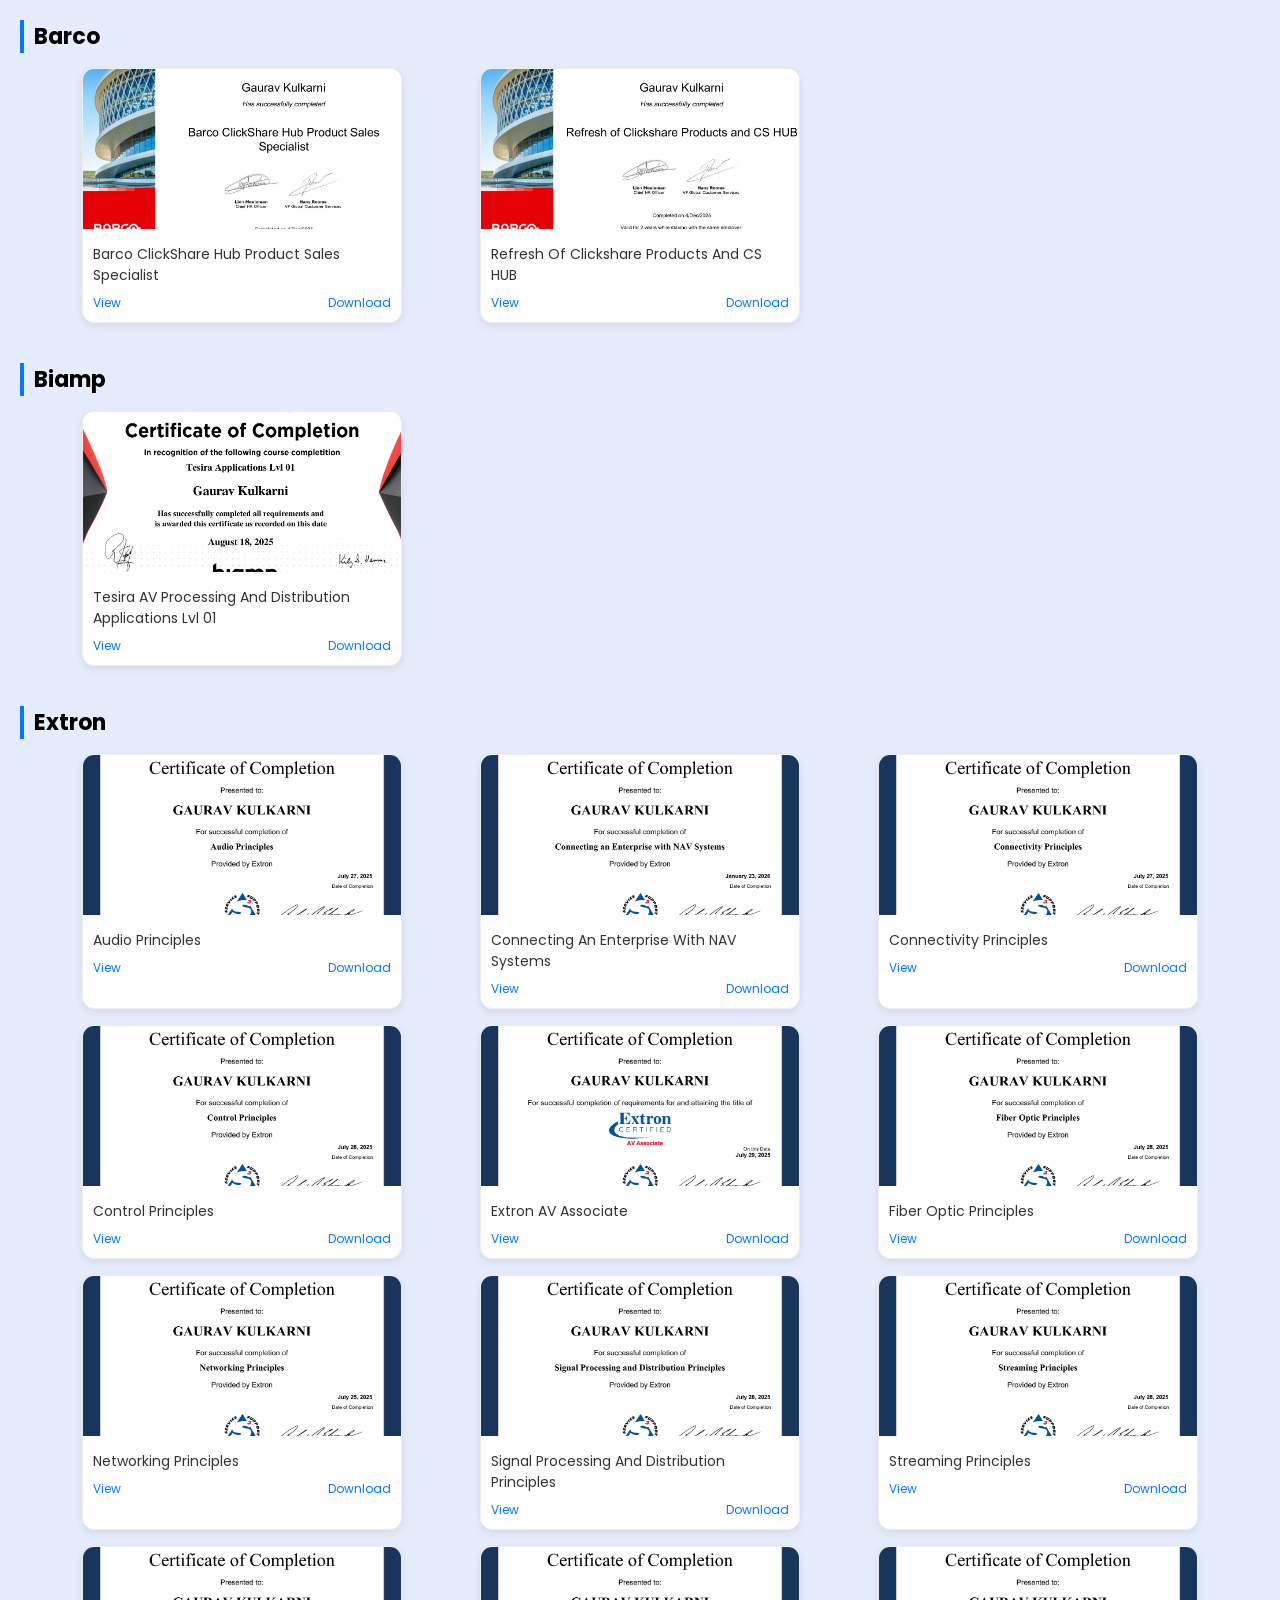
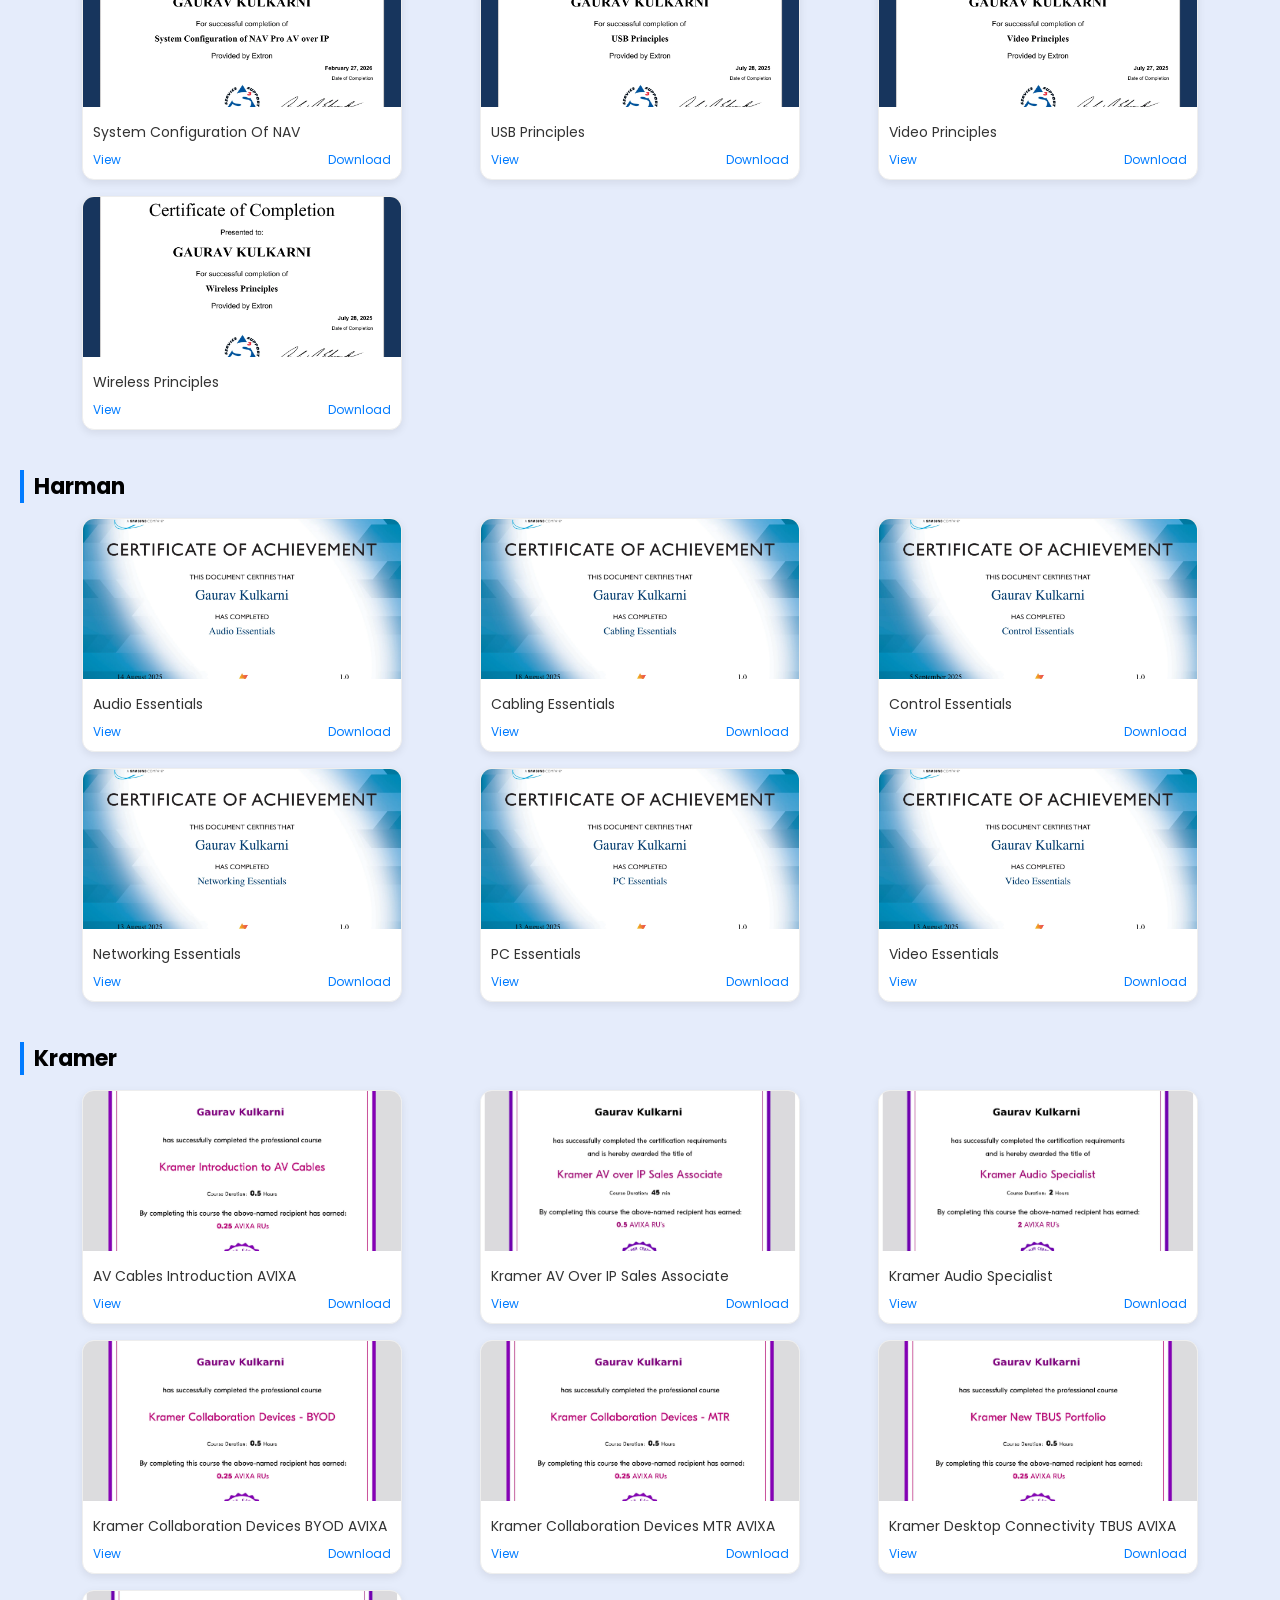
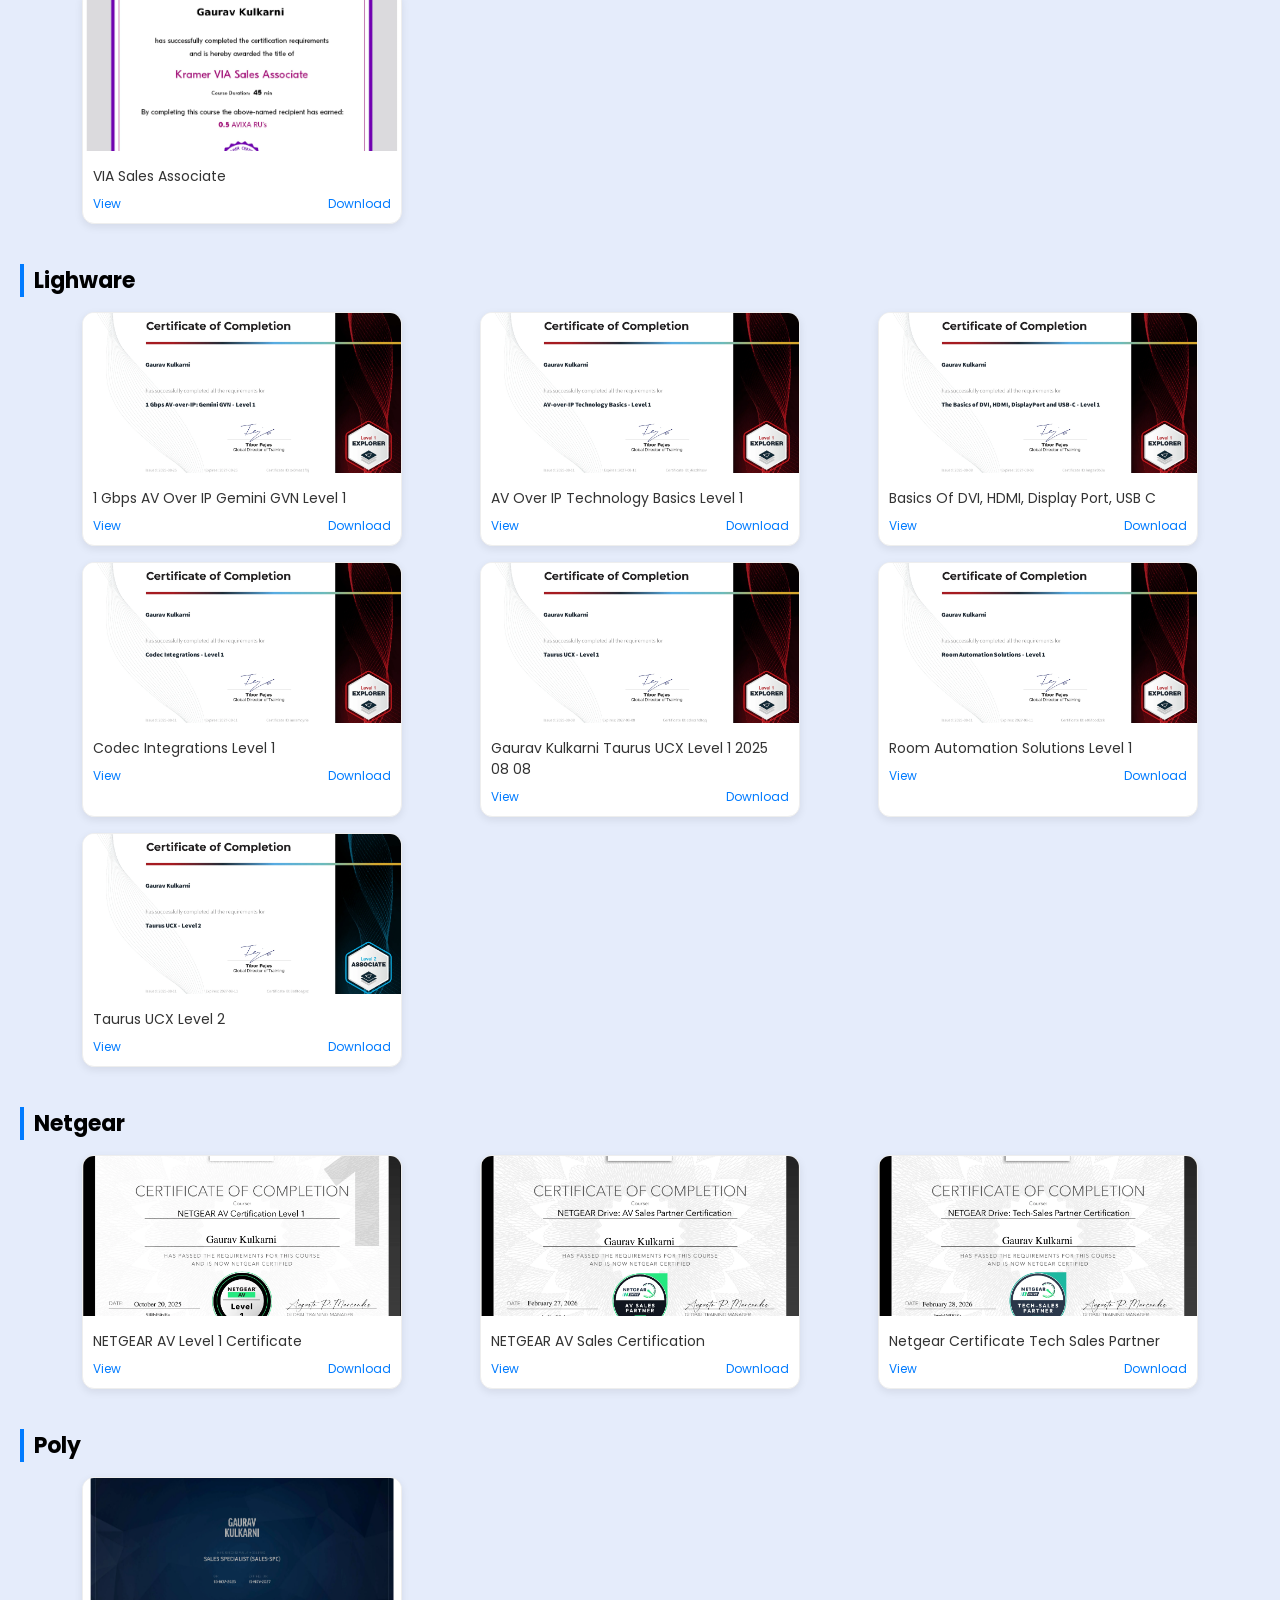
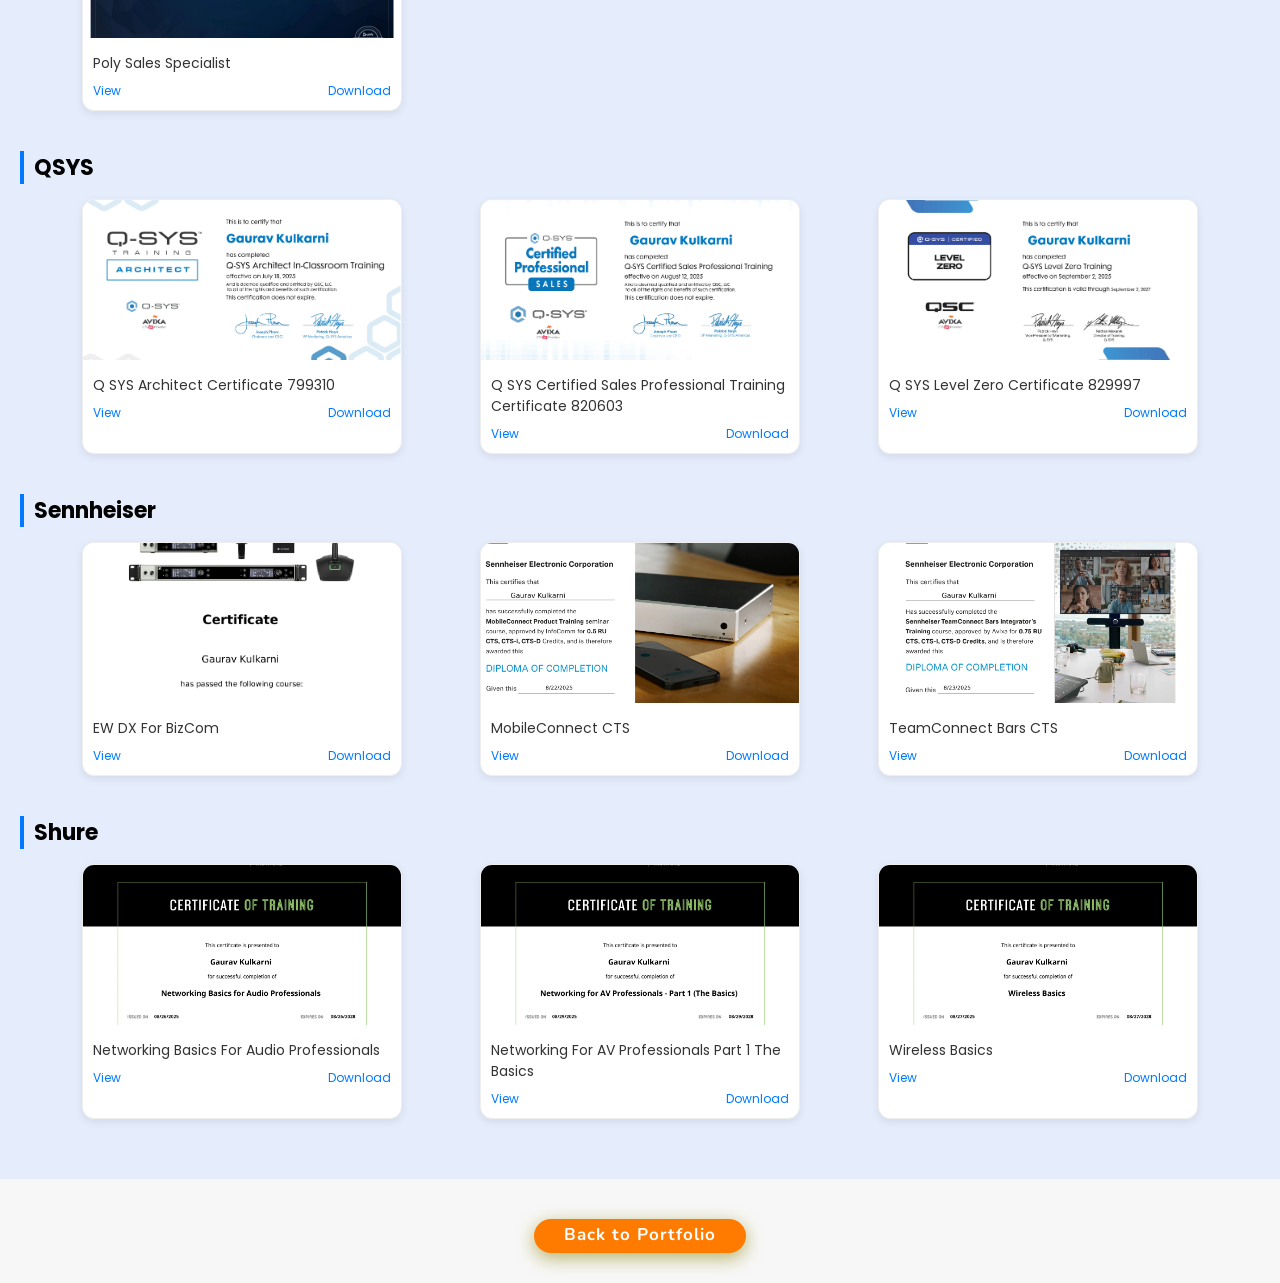
==== commit 0f056451: "Updated Certificates Section" ====
--- a/certificates.html
+++ b/certificates.html
@@ -23,6 +23,10 @@
 
 
 <div id="certificates"></div>
+<div class="returnbtn-container">
+<a href="index.html" class="btn-homereturn"><span>Back to Portfolio</span>
+
+</div>
 <div id="certup-modal" class="certup-modal">
   <span class="certup-close">&times;</span>
   <img class="certup-modal-img" id="certup-modal-img">
--- a/assests/css/style.css
+++ b/assests/css/style.css
@@ -532,7 +532,8 @@
 /* about section ends */
 /* skills section starts */
 .skills {
-  background: linear-gradient(to bottom, #57059e, #4a00e0);
+  /* background: linear-gradient(to bottom, #57059e, #4a00e0); */
+      background: linear-gradient(to bottom, #5b059e, #00e0a0);
 }
 
 .skills h2 {
@@ -976,6 +977,9 @@
 
 /* work section ends */
 /* experience section starts */
+.experience {
+  background: #e5ecfb;
+}
 .experience .timeline {
   position: relative;
   max-width: 1200px;
@@ -1061,7 +1065,19 @@
 }
 
 .experience .content {
-  background-color: #f68c09;
+  /* background-color: #f68c09; */
+  /* background-color: #ff5d55; */
+  background-color: #ffd900;
+  color: black ;
+  position: relative;
+  border-radius: 6px;
+}
+
+ .experience .current {
+  /* background-color: #f68c09; */
+  background-color: #ff5d55;
+  /* background-color: #ffd900; */
+  color: black ;
   position: relative;
   border-radius: 6px;
 }
@@ -1543,8 +1559,8 @@
 
 .certup-grid {
   display: grid;
-  grid-template-columns: repeat(auto-fill, minmax(220px, 220px));
-  justify-content: start;
+  grid-template-columns: repeat(auto-fill, minmax(320px, 320px));
+  justify-content: space-evenly;
   gap: 16px;
 }
 
@@ -1639,4 +1655,42 @@
     max-width: 100%;
     max-height: 80%;
   }
-}+}
+.returnbtn-container{
+    display: flex;
+    justify-content: center;
+    padding: 30px;
+}
+
+.returnbtn-container .btn-homereturn {
+  margin-top: 1rem;
+
+  line-height: 0;
+  padding: 1.6rem 3rem;
+  border-radius: 4em;
+  transition: 0.5s;
+  color: #fff;
+  background: #ff7b00;
+  box-shadow: 0px 5px 18px rgba(145, 136, 12, 0.6);
+  font-family: 'Nunito', sans-serif;
+}
+
+.returnbtn-container .btn-homereturn span {
+  font-weight: 700;
+  font-size: 1.7rem;
+  letter-spacing: 0.1rem;
+}
+
+.returnbtn-container .btn-homereturn i {
+  margin-left: 0.3rem;
+  font-size: 1.5rem;
+  transition: 0.3s;
+}
+
+.returnbtn-container .btn-homereturn:hover {
+  background: #1a047e;
+}
+
+.returnbtn-container .btn-homereturn:hover i {
+  transform: translateX(5px);
+} 
--- a/assests/css/style.css
+++ b/assests/css/style.css
@@ -532,7 +532,8 @@
 /* about section ends */
 /* skills section starts */
 .skills {
-  background: linear-gradient(to bottom, #57059e, #4a00e0);
+  /* background: linear-gradient(to bottom, #57059e, #4a00e0); */
+      background: linear-gradient(to bottom, #5b059e, #00e0a0);
 }
 
 .skills h2 {
@@ -976,6 +977,9 @@
 
 /* work section ends */
 /* experience section starts */
+.experience {
+  background: #e5ecfb;
+}
 .experience .timeline {
   position: relative;
   max-width: 1200px;
@@ -1061,7 +1065,19 @@
 }
 
 .experience .content {
-  background-color: #f68c09;
+  /* background-color: #f68c09; */
+  /* background-color: #ff5d55; */
+  background-color: #ffd900;
+  color: black ;
+  position: relative;
+  border-radius: 6px;
+}
+
+ .experience .current {
+  /* background-color: #f68c09; */
+  background-color: #ff5d55;
+  /* background-color: #ffd900; */
+  color: black ;
   position: relative;
   border-radius: 6px;
 }
@@ -1543,8 +1559,8 @@
 
 .certup-grid {
   display: grid;
-  grid-template-columns: repeat(auto-fill, minmax(220px, 220px));
-  justify-content: start;
+  grid-template-columns: repeat(auto-fill, minmax(320px, 320px));
+  justify-content: space-evenly;
   gap: 16px;
 }
 
@@ -1639,4 +1655,42 @@
     max-width: 100%;
     max-height: 80%;
   }
-}+}
+.returnbtn-container{
+    display: flex;
+    justify-content: center;
+    padding: 30px;
+}
+
+.returnbtn-container .btn-homereturn {
+  margin-top: 1rem;
+
+  line-height: 0;
+  padding: 1.6rem 3rem;
+  border-radius: 4em;
+  transition: 0.5s;
+  color: #fff;
+  background: #ff7b00;
+  box-shadow: 0px 5px 18px rgba(145, 136, 12, 0.6);
+  font-family: 'Nunito', sans-serif;
+}
+
+.returnbtn-container .btn-homereturn span {
+  font-weight: 700;
+  font-size: 1.7rem;
+  letter-spacing: 0.1rem;
+}
+
+.returnbtn-container .btn-homereturn i {
+  margin-left: 0.3rem;
+  font-size: 1.5rem;
+  transition: 0.3s;
+}
+
+.returnbtn-container .btn-homereturn:hover {
+  background: #1a047e;
+}
+
+.returnbtn-container .btn-homereturn:hover i {
+  transform: translateX(5px);
+} 
